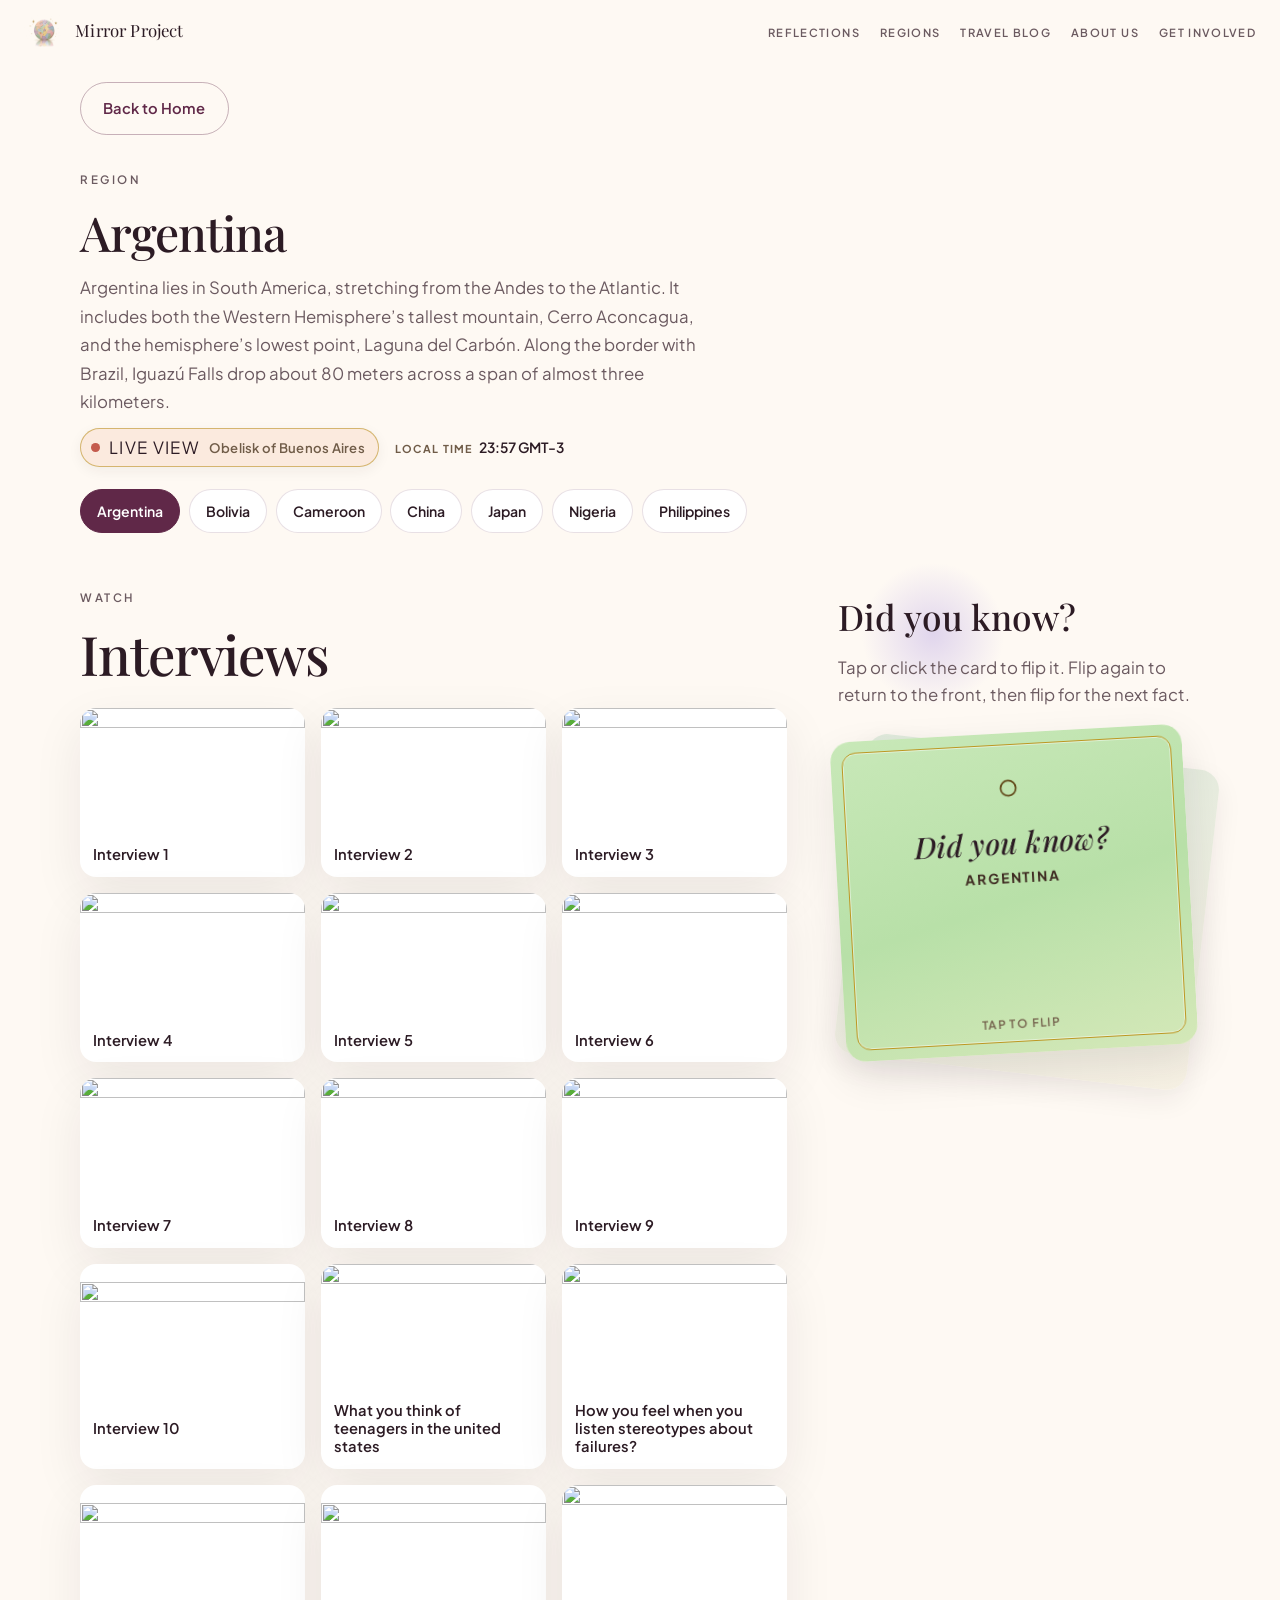
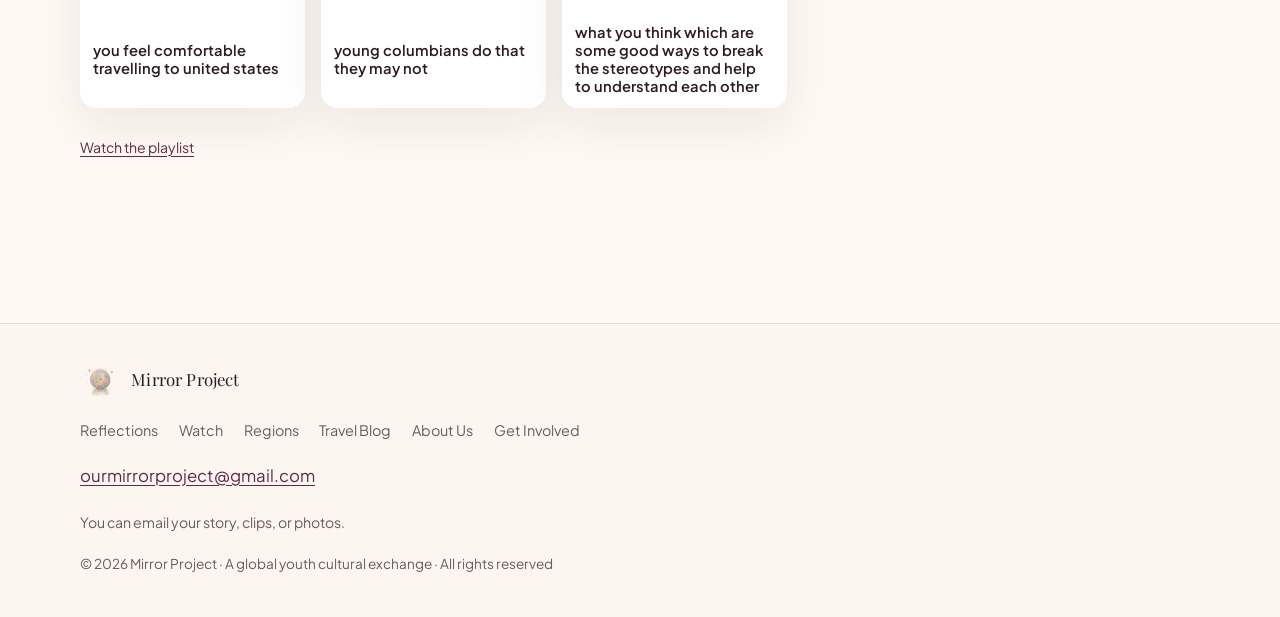
==== regions/argentina.html @ 98bced3d "Fix iOS Safari carousel cards, Did You Know flips, and mobile overflow." ====
<!DOCTYPE html>
<html lang="en">
<head>
  <meta charset="UTF-8">
  <meta name="viewport" content="width=device-width, initial-scale=1">
  <title>Argentina — Mirror Project</title>
  <meta name="description" content="Interviews, photos, and facts from Argentina, one of Mirror Project’s 7 regions.">
  <link rel="canonical" href="https://ourmirrorproject.com/regions/argentina.html">
  <link rel="icon" href="../favicon.png" type="image/png">
  <link rel="apple-touch-icon" href="../assets/apple-touch-icon.png">
  <link rel="preconnect" href="https://fonts.googleapis.com">
  <link rel="preconnect" href="https://fonts.gstatic.com" crossorigin>
  <link href="https://fonts.googleapis.com/css2?family=Playfair+Display:ital,wght@0,400;0,500;0,600;1,400;1,500&family=Playfair+Display+SC:wght@600;700&family=Plus+Jakarta+Sans:ital,wght@0,400;0,500;0,600;0,700;1,400&display=swap" rel="stylesheet">
  <link rel="stylesheet" href="../styles.css?v=20261115v">
</head>
<body class="region-page">
  <a class="skip-link" href="#main">Skip to content</a>
  <header class="site-header" id="top">
    <a class="brand" href="../index.html">
      <img class="brand-mark" src="../assets/logo-mark.webp" width="44" height="44" alt="">
      <span class="brand-name">Mirror Project</span>
    </a>
    <button class="nav-toggle" type="button" aria-expanded="false" aria-controls="site-nav" aria-label="Open menu">
      <span></span><span></span>
    </button>
    <nav class="site-nav" id="site-nav" aria-label="Primary">
      <ul>
        <li><a href="../index.html#reflections">Reflections</a></li>
        <li><a href="../index.html#regions">Regions</a></li>
        <li><a href="../index.html#travel-blog">Travel Blog</a></li>
        <li><a href="../index.html#about">About Us</a></li>
        <li><a href="mailto:ourmirrorproject@gmail.com?subject=Getting%20involved%20with%20Mirror%20Project">Get Involved</a></li>
      </ul>
    </nav>
  </header>
  <main id="main">
    <div class="back-bar">
      <div class="wrap">
        <a class="btn btn-ghost back-home" href="../index.html">Back to Home</a>
      </div>
    </div>
    <section class="section region-section" id="region">
      <div class="wrap">
        <header class="section-head">
          <p class="eyebrow">Region</p>
          <h1>Argentina</h1>
          <p class="region-blurb">Argentina lies in South America, stretching from the Andes to the Atlantic. It includes both the Western Hemisphere’s tallest mountain, Cerro Aconcagua, and the hemisphere’s lowest point, Laguna del Carbón. Along the border with Brazil, Iguazú Falls drop about 80 meters across a span of almost three kilometers.</p>
        </header>
        <nav class="place-chips region-chips" aria-label="Other regions">
          <a class="place-chip is-active" href="argentina.html">Argentina</a>
          <a class="place-chip" href="bolivia.html">Bolivia</a>
          <a class="place-chip" href="cameroon.html">Cameroon</a>
          <a class="place-chip" href="china.html">China</a>
          <a class="place-chip" href="japan.html">Japan</a>
          <a class="place-chip" href="nigeria.html">Nigeria</a>
          <a class="place-chip" href="philippines.html">Philippines</a>
        </nav>
        
                    
        <div class="region-stage">
          <div class="region-stage-main">
<header class="section-head region-media-head">
            <p class="eyebrow">Watch</p>
            <h2>Interviews</h2>
            <p class="region-videos-empty" hidden>Interview videos from Argentina will appear here when they are ready.</p>
          </header>
          <div id="region-videos" class="video-group" data-region="argentina"></div>
          <script type="application/json" id="region-videos-data">{"regions":{"argentina":{"name":"Argentina","playlist":"PLohWU7C96ZbRcyKnbC1dNRsw0ja66OPhO","people":[{"clips":[{"id":"i1-QpF_iplw","title":"Interview 1"}]},{"clips":[{"id":"9uYx1DQcdJ0","title":"Interview 2"}]},{"clips":[{"id":"angf8erRNDk","title":"Interview 3"}]},{"clips":[{"id":"lAq8l8rQxWQ","title":"Interview 4"}]},{"clips":[{"id":"ZTrvgO4QEZg","title":"Interview 5"}]},{"clips":[{"id":"vhbGvCAFOh8","title":"Interview 6"}]},{"clips":[{"id":"3wAWRk3RXt0","title":"Interview 7"}]},{"clips":[{"id":"7Y1VIxDzvlU","title":"Interview 8"}]},{"clips":[{"id":"F4GE60heZK0","title":"Interview 9"}]},{"clips":[{"id":"Y_ShPihrfxg","title":"Interview 10"}]},{"clips":[{"id":"Yh4JXiddf8U","title":"What you think of teenagers in the united states"}]},{"clips":[{"id":"7ewKNBRoouw","title":"How you feel when you listen stereotypes about failures?"},{"id":"hKFpWzv6PmY","title":"you feel comfortable travelling to united states"}]},{"clips":[{"id":"RAYTklo4rsU","title":"young columbians do that they may not"}]},{"clips":[{"id":"W26A0soMmVM","title":"what you think which are some good ways to break the stereotypes and help to understand each other"}]}],"videos":[{"id":"Yh4JXiddf8U","title":"What you think of teenagers in the united states"},{"id":"7ewKNBRoouw","title":"How you feel when you listen stereotypes about failures?"},{"id":"hKFpWzv6PmY","title":"you feel comfortable travelling to united states"},{"id":"RAYTklo4rsU","title":"young columbians do that they may not"},{"id":"W26A0soMmVM","title":"what you think which are some good ways to break the stereotypes and help to understand each other"}]}}}</script>

                  </div>
          <aside class="region-stage-aside">
            <div class="didyouknow region-didyouknow" id="did-you-know">
            <h3 class="clips-title">Did you know?</h3>
            <p class="clips-lede">Tap or click the card to flip it. Flip again to return to the front, then flip for the next fact.</p>
            <div class="fact-grid region-fact-grid">
              <article class="fact-card" data-region="argentina">
              <div class="fact-flip" role="button" tabindex="0" aria-expanded="false" aria-label="Did you know about Argentina? Show the next fact.">
                <span class="fact-front">
                  <span class="fact-ornament" aria-hidden="true"><svg class="fact-motif" viewBox="0 0 48 48" aria-hidden="true"><circle cx="24" cy="24" r="7" fill="none" stroke="currentColor" stroke-width="1.6"/><line x1="33.0" y1="24.0" x2="42.0" y2="24.0"/><line x1="31.8" y1="28.5" x2="39.6" y2="33.0"/><line x1="28.5" y1="31.8" x2="33.0" y2="39.6"/><line x1="24.0" y1="33.0" x2="24.0" y2="42.0"/><line x1="19.5" y1="31.8" x2="15.0" y2="39.6"/><line x1="16.2" y1="28.5" x2="8.4" y2="33.0"/><line x1="15.0" y1="24.0" x2="6.0" y2="24.0"/><line x1="16.2" y1="19.5" x2="8.4" y2="15.0"/><line x1="19.5" y1="16.2" x2="15.0" y2="8.4"/><line x1="24.0" y1="15.0" x2="24.0" y2="6.0"/><line x1="28.5" y1="16.2" x2="33.0" y2="8.4"/><line x1="31.8" y1="19.5" x2="39.6" y2="15.0"/></svg></span>
                  <span class="fact-title">Did you know?</span>
                  <span class="fact-country">Argentina</span>
                  <span class="fact-hint">Tap to flip</span>
                </span>
                <span class="fact-back" aria-hidden="true"></span>
              </div>
            </article>
            </div>
            </div>
          </aside>
        </div>


        
      </div>
    </section>
  </main>
  <footer class="site-footer">
    <div class="wrap footer-grid">
      <a class="brand" href="../index.html">
        <img class="brand-mark" src="../assets/logo-mark.webp" width="40" height="40" alt="">
        <span class="brand-name">Mirror Project</span>
      </a>
      <nav aria-label="Footer">
        <a href="../index.html#reflections">Reflections</a>
        <a href="../index.html#reflections">Watch</a>
        <a href="../index.html#regions">Regions</a>
        <a href="../index.html#travel-blog">Travel Blog</a>
        <a href="../index.html#about">About Us</a>
        <a href="mailto:ourmirrorproject@gmail.com?subject=Getting%20involved%20with%20Mirror%20Project">Get Involved</a>
      </nav>
      <p class="footer-email"><a href="mailto:ourmirrorproject@gmail.com">ourmirrorproject@gmail.com</a></p>
      <p class="footer-involved-note">You can email your story, clips, or photos.</p>
      <p class="footer-copy">© 2026 Mirror Project · A global youth cultural exchange · All rights reserved</p>
    </div>
  </footer>
  <div class="yt-lightbox" id="yt-lightbox" hidden>
    <div class="yt-lightbox-backdrop" data-close></div>
    <div class="yt-lightbox-dialog" role="dialog" aria-modal="true" aria-label="Video player">
      <button type="button" class="yt-lightbox-close" aria-label="Close video">&times;</button>
      <div class="yt-lightbox-frame"></div>
    </div>
  </div>
  <script src="../script.js?v=20261115v"></script>
</body>
</html>
---- styles.css ----
/* Mirror Project — 2026 redesign */
:root {
  --ivory: #fbf6f0;
  --paper: #fef9f3;
  --sand: #f3ebe1;
  --ink: #2c1b24;
  --plum: #602848;
  --rose: #b87078;
  --taupe: #705c48;
  --muted: #6b5a60;
  --line: rgba(96, 40, 72, 0.14);
  --shadow: 0 18px 50px rgba(44, 27, 36, 0.08);
  --serif: "Playfair Display", "Times New Roman", serif;
  --sans: "Plus Jakarta Sans", system-ui, sans-serif;
  --header-h: 64px;
  --lavender: #c8b8e8;
  --mint: #a8d8c8;
  --peach: #f2c4a8;
  --sky: #7ab8d4;
  --gold: #C9A227;
  --gold-light: #E8C547;
  --gold-deep: #8E6F12;
  --cream: #F7F1E4;
}
*, *::before, *::after { box-sizing: border-box; }
html { scroll-behavior: smooth; }
body {
  margin: 0;
  background: var(--paper);
  color: var(--ink);
  font-family: var(--sans);
  font-size: 1.05rem;
  line-height: 1.65;
  font-weight: 400;
}
img { max-width: 100%; height: auto; display: block; }
cite { font-style: italic; }
a { color: var(--plum); text-underline-offset: 0.18em; }
a:hover { color: var(--rose); }
:focus-visible {
  outline: 2px solid var(--plum);
  outline-offset: 3px;
}
.sr-only {
  position: absolute; width: 1px; height: 1px; padding: 0; margin: -1px;
  overflow: hidden; clip: rect(0,0,0,0); white-space: nowrap; border: 0;
}
.skip-link {
  position: absolute; left: 1rem; top: -4rem; background: var(--plum);
  color: #fff; padding: 0.6rem 1rem; z-index: 400; text-decoration: none;
}
.skip-link:focus { top: 1rem; }

.wrap { width: min(1120px, calc(100% - 2.5rem)); margin-inline: auto; }
.wrap.narrow { width: min(740px, calc(100% - 2.5rem)); }

.eyebrow {
  font-family: var(--sans);
  font-size: 0.72rem;
  letter-spacing: 0.22em;
  text-transform: uppercase;
  color: var(--rose);
  font-weight: 600;
  margin: 0 0 1rem;
}
h2 {
  font-family: var(--serif);
  font-weight: 500;
  font-size: clamp(2rem, 5vw, 3.4rem);
  line-height: 1.15;
  letter-spacing: -0.02em;
  margin: 0 0 1.25rem;
  color: var(--ink);
}
h3 { font-family: var(--serif); font-weight: 500; margin: 0 0 0.5rem; }
.section { padding: 5.5rem 0; scroll-margin-top: 84px; }
.section-head { max-width: 38rem; margin-bottom: 2.5rem; }
.section-head p, .about p, .festival-copy p, .anya-text p, .involved p, .contact p {
  color: var(--muted);
}

/* Header */
.site-header {
  position: sticky; top: 0; z-index: 200;
  display: flex; align-items: center; justify-content: space-between;
  gap: 1rem;
  padding: 0.7rem 1.5rem;
  background: color-mix(in srgb, var(--paper) 88%, transparent);
  backdrop-filter: blur(12px);
  border-bottom: 1px solid transparent;
}
.site-header.is-scrolled { border-bottom-color: var(--line); }
.brand { display: flex; align-items: center; gap: 0.7rem; text-decoration: none; color: var(--ink); }
.brand-mark { width: 40px; height: 40px; object-fit: contain; }
.brand-name {
  font-family: var(--serif);
  font-size: 1.05rem;
  letter-spacing: 0.01em;
}
.site-nav ul {
  display: flex; gap: 1.05rem; list-style: none; margin: 0; padding: 0;
  flex-wrap: wrap; justify-content: flex-end;
}
.site-nav a {
  color: var(--muted);
  text-decoration: none;
  font-size: 0.7rem;
  letter-spacing: 0.08em;
  text-transform: uppercase;
  font-weight: 600;
}
.site-nav a:hover { color: var(--plum); }
.nav-toggle {
  display: none;
  background: none; border: 0; width: 40px; height: 40px;
  cursor: pointer; position: relative;
}
.nav-toggle span {
  display: block; width: 18px; height: 1.5px; background: var(--ink);
  margin: 6px auto; transition: transform 0.2s;
}

/* Buttons */
.btn {
  display: inline-flex; align-items: center; justify-content: center;
  padding: 0.85rem 1.4rem;
  border-radius: 999px;
  text-decoration: none;
  font-weight: 600;
  font-size: 0.92rem;
  border: 1px solid transparent;
  cursor: pointer;
  font-family: inherit;
  transition: background 0.2s, color 0.2s, border-color 0.2s, transform 0.2s;
}
.btn-primary {
  background: color-mix(in srgb, var(--peach) 42%, var(--cream));
  color: var(--ink);
  border: 2px solid var(--gold-deep);
  box-shadow: 0 6px 16px color-mix(in srgb, var(--gold-deep) 18%, transparent);
}
.btn-primary:hover {
  background: color-mix(in srgb, var(--peach) 58%, var(--gold-light));
  border-color: var(--gold-deep);
  color: var(--ink);
}
.btn-ghost { background: transparent; color: var(--plum); border-color: color-mix(in srgb, var(--plum) 35%, transparent); }
.btn-ghost:hover { border-color: var(--plum); color: var(--plum); background: color-mix(in srgb, var(--plum) 6%, transparent); }

/* Hero */
.hero {
  position: relative;
  text-align: center;
  padding: 4.5rem 1.5rem 5.5rem;
  overflow: hidden;
}
.hero-wash {
  position: absolute; inset: 0; pointer-events: none;
  background:
    radial-gradient(ellipse 70% 50% at 20% 15%, rgba(184, 112, 120, 0.16), transparent 55%),
    radial-gradient(ellipse 50% 50% at 85% 80%, rgba(96, 40, 72, 0.08), transparent 55%),
    radial-gradient(ellipse 40% 40% at 60% 30%, rgba(243, 235, 225, 0.9), transparent 60%);
}
.hero .eyebrow, .hero-logo, .hero-lede, .hero-stats, .hero-actions { position: relative; }
.hero-logo { width: min(400px, 82vw); height: auto; margin: 0.4rem auto 1.5rem; }
.hero-lede {
  max-width: 34rem; margin: 0 auto 1.6rem;
  font-size: 1.12rem; color: var(--muted);
}
.hero-stats {
  display: flex; justify-content: center; gap: 0.4rem 1.6rem;
  flex-wrap: wrap;
  font-family: var(--serif);
  font-style: italic;
  font-size: 1.15rem;
  color: var(--plum);
  margin: 0 0 2rem;
}
.hero-stats span + span::before {
  content: "·";
  margin-right: 1.6rem;
  font-style: normal;
  opacity: 0.5;
}
.hero-actions { display: flex; gap: 0.8rem; justify-content: center; flex-wrap: wrap; }

/* About */
.about { background: linear-gradient(180deg, transparent, var(--sand) 40%, var(--sand) 70%, var(--paper)); }
.about h2 { font-style: italic; }

/* Voices */
.region-grid {
  display: grid;
  grid-template-columns: repeat(3, 1fr);
  gap: 1.4rem;
}
.region-card, .clip-card {
  background: #fff;
  border: 1px solid var(--line);
  border-radius: 16px;
  overflow: hidden;
  box-shadow: var(--shadow);
}
.region-meta { padding: 1rem 1.1rem 1.2rem; }
.region-kicker {
  margin: 0 0 0.2rem;
  font-size: 0.68rem;
  letter-spacing: 0.16em;
  text-transform: uppercase;
  color: var(--taupe);
  font-weight: 600;
}
.region-meta h3 { font-size: 1.35rem; margin-bottom: 0.35rem; }
.region-meta a, .text-link { font-size: 0.9rem; font-weight: 600; }


.didyouknow { margin-top: 4rem; }
.fact-grid {
  display: grid;
  grid-template-columns: repeat(3, 1fr);
  gap: 1.2rem;
}
.fact-card { perspective: 1200px; -webkit-perspective: 1200px; }
.fact-flip {
  display: block;
  width: 100%;
  min-height: 18.5rem;
  padding: 0;
  border: 1px solid var(--line);
  border-radius: 16px;
  background: transparent;
  cursor: pointer;
  position: relative;
  font: inherit;
  color: inherit;
  text-align: left;
  transform-style: preserve-3d;
  -webkit-transform-style: preserve-3d;
  transition: transform 0.6s ease;
  -webkit-transition: -webkit-transform 0.6s ease, transform 0.6s ease;
  box-shadow: var(--shadow);
}
.fact-card.is-flipped .fact-flip {
  transform: rotateY(180deg);
  -webkit-transform: rotateY(180deg);
}
.fact-front, .fact-back {
  position: absolute;
  inset: 0;
  border-radius: 16px;
  padding: 1.25rem 1.2rem 1.3rem;
  backface-visibility: hidden;
  -webkit-backface-visibility: hidden;
  overflow: visible;
  -webkit-transform: translateZ(0);
}
.fact-front {
  display: flex;
  flex-direction: column;
  justify-content: center;
  align-items: flex-start;
  background:
    radial-gradient(ellipse 80% 70% at 100% 0%, rgba(184, 112, 120, 0.16), transparent 55%),
    #fff;
  transform: rotateY(0deg);
  -webkit-transform: rotateY(0deg);
}
.fact-back {
  background: #fff;
  transform: rotateY(180deg);
  -webkit-transform: rotateY(180deg);
}
.fact-kicker {
  font-size: 0.68rem;
  letter-spacing: 0.16em;
  text-transform: uppercase;
  color: var(--rose);
  font-weight: 700;
}
.fact-front .fact-country,
.fact-back .fact-country {
  display: block;
  font-family: var(--serif);
  font-size: 1.7rem;
  font-weight: 500;
  margin: 0.25rem 0 0.4rem;
  color: var(--ink);
}
.fact-hint {
  font-size: 0.85rem;
  color: var(--taupe);
  font-weight: 600;
}
.fact-back ul {
  margin: 0.2rem 0 0;
  padding-left: 1.05rem;
  color: var(--muted);
  font-size: 0.9rem;
  line-height: 1.45;
}
.fact-back li { margin: 0.35rem 0; }
.fact-sources {
  margin-top: 1.2rem;
  font-size: 0.88rem;
  color: var(--muted);
}
.fact-sources summary {
  cursor: pointer;
  font-weight: 600;
  color: var(--plum);
}
.fact-sources ul { padding-left: 1.1rem; }
.fact-sources li { margin: 0.45rem 0; }

@media (prefers-reduced-motion: reduce) {
  .fact-flip { transition: none; }
  .fact-card.is-flipped .fact-flip { transform: none; }
  .fact-card.is-flipped .fact-front { display: none; }
  .fact-card.is-flipped .fact-back { position: relative; transform: none; }
  .fact-card:not(.is-flipped) .fact-back { display: none; }
}

.clips { margin-top: 4rem; }
.clips-title { font-size: clamp(1.6rem, 3vw, 2.2rem); }
.clips-lede { color: var(--muted); max-width: 36rem; margin: 0 0 1.5rem; }
.clips-grid {
  display: grid;
  grid-template-columns: repeat(2, 1fr);
  gap: 1.4rem;
}
.clip-card h4 {
  font-family: var(--sans);
  font-weight: 600;
  font-size: 0.95rem;
  line-height: 1.4;
  padding: 0.9rem 1.1rem 1.15rem;
  margin: 0;
}

/* YouTube click-to-play */
.yt {
  position: relative;
  aspect-ratio: 16 / 9;
  background: #1a1014;
  overflow: hidden;
}
.yt img {
  width: 100%; height: 100%; object-fit: cover;
  filter: saturate(0.92);
}
.yt-feature { aspect-ratio: 16 / 9; }
.yt-feature img { object-fit: cover; }
.yt.is-playing iframe {
  position: absolute; inset: 0; width: 100%; height: 100%; border: 0;
}
.yt-play {
  position: absolute; inset: 0;
  border: 0; background: rgba(44, 27, 36, 0.18);
  cursor: pointer;
}
.yt-play::after {
  content: "";
  position: absolute; left: 50%; top: 50%;
  width: 70px; height: 70px;
  margin: -35px 0 0 -35px;
  border-radius: 50%;
  background: var(--plum);
  box-shadow: 0 10px 30px rgba(44, 27, 36, 0.28);
  /* play triangle */
  background-image: url("data:image/svg+xml,%3Csvg xmlns='http://www.w3.org/2000/svg' viewBox='0 0 24 24'%3E%3Cpath fill='white' d='M9.5 7.5v9l8-4.5z'/%3E%3C/svg%3E");
  background-repeat: no-repeat;
  background-position: 52% 50%;
  background-size: 34px;
  transition: transform 0.2s, background-color 0.2s;
}
.yt-play:hover::after { transform: scale(1.06); background-color: #4c1d38; }
.yt.is-playing .yt-play, .yt.is-playing img { display: none; }

/* Film / festival */
.film-frame {
  border-radius: 18px;
  overflow: hidden;
  box-shadow: var(--shadow);
  border: 1px solid var(--line);
  margin-bottom: 2.5rem;
}
.laurels {
  display: grid;
  grid-template-columns: 1fr 1fr;
  gap: 1.2rem;
  margin: 0 0 2rem;
}
.laurel {
  text-align: center;
  padding: 1.6rem 1.2rem;
  border: 1px solid var(--line);
  border-radius: 16px;
  background: #fff;
}
.laurel-mark { color: var(--taupe); display: inline-block; margin-bottom: 0.4rem; }
.laurel-kicker {
  margin: 0;
  letter-spacing: 0.18em;
  text-transform: uppercase;
  font-size: 0.68rem;
  font-weight: 700;
  color: var(--taupe);
}
.laurel-name {
  font-family: var(--serif);
  font-size: 1.25rem;
  line-height: 1.3;
  margin: 0.35rem 0 0.2rem;
}
.laurel-year { margin: 0; color: var(--rose); font-weight: 600; letter-spacing: 0.08em; }
.laurel-note {
  margin: 0.4rem 0 0;
  font-size: 0.8rem;
  font-weight: 600;
  letter-spacing: 0.04em;
  color: var(--taupe);
  line-height: 1.4;
}
.festival-copy { max-width: 42rem; margin-bottom: 2.2rem; }

.festival-gallery {
  display: grid;
  grid-template-columns: 1.05fr 0.95fr;
  gap: 1.2rem;
  align-items: start;
  margin-bottom: 2.5rem;
}
.festival-gallery figure { margin: 0; }
.gallery-side { display: grid; gap: 1.2rem; }
.festival-gallery img {
  width: 100%;
  height: auto;
  object-fit: cover;
  border-radius: 14px;
  border: 1px solid var(--line);
  background: var(--sand);
}
.festival-gallery .gallery-main img {
  aspect-ratio: 3 / 4;
  object-position: 50% 12%;
}
.gallery-side figure:first-child img {
  aspect-ratio: 4 / 3;
  object-position: 50% 35%;
}
.gallery-side figure:last-child img {
  aspect-ratio: 3 / 4;
  object-position: 50% 50%;
}
.festival-gallery figcaption {
  font-size: 0.82rem;
  color: var(--muted);
  margin-top: 0.5rem;
  padding-inline: 0.15rem;
}
.subscribe {
  display: flex; flex-wrap: wrap; align-items: center; justify-content: space-between;
  gap: 1rem;
  padding: 1.5rem 1.6rem;
  background: var(--sand);
  border-radius: 16px;
}
.subscribe p { margin: 0; max-width: 36rem; color: var(--ink); }

/* Anya */
.anya { background: var(--sand); }
.anya-grid {
  display: grid;
  grid-template-columns: minmax(0, 0.85fr) minmax(0, 1.15fr);
  gap: 3rem;
  align-items: center;
}
.anya-photo { margin: 0; }
.anya-photo img {
  width: 100%;
  border-radius: 18px;
  object-fit: cover;
  aspect-ratio: 4 / 5;
  box-shadow: var(--shadow);
}

/* Forms */
.involved-grid {
  display: grid;
  grid-template-columns: 1.25fr 0.9fr;
  gap: 3rem;
  align-items: start;
}
.story-form, .newsletter-form { display: grid; gap: 0.85rem; }
.story-form { margin-top: 1.4rem; }
.story-form label, .newsletter-form label {
  display: grid; gap: 0.35rem;
  font-size: 0.82rem;
  font-weight: 600;
  letter-spacing: 0.04em;
  color: var(--ink);
}
.story-form input, .story-form select, .story-form textarea,
.newsletter-form input {
  font: inherit;
  padding: 0.75rem 0.85rem;
  border-radius: 10px;
  border: 1px solid var(--line);
  background: #fff;
  color: var(--ink);
  width: 100%;
}
.story-form textarea { resize: vertical; min-height: 8rem; }
.form-success {
  margin-top: 1rem;
  padding: 1rem 1.1rem;
  background: color-mix(in srgb, var(--rose) 12%, #fff);
  border-radius: 12px;
  color: var(--plum);
}
.aside-card {
  background: #fff;
  border: 1px solid var(--line);
  border-radius: 16px;
  padding: 1.4rem 1.3rem 1.5rem;
  margin-bottom: 1rem;
  box-shadow: var(--shadow);
}
.aside-card h3 { font-size: 1.35rem; }
.aside-card p { color: var(--muted); font-size: 0.95rem; }
.social-list { list-style: none; margin: 0.8rem 0 0; padding: 0; }
.social-list li { margin: 0.35rem 0; }
.social-list a { font-weight: 600; text-decoration: none; }
.social-list a:hover { text-decoration: underline; }

/* FAQ */
.faq-list details {
  border-top: 1px solid var(--line);
  padding: 0.9rem 0;
}
.faq-list details:last-child { border-bottom: 1px solid var(--line); }
.faq-list summary {
  cursor: pointer;
  font-weight: 600;
  list-style: none;
  display: flex;
  justify-content: space-between;
  align-items: center;
  gap: 1rem;
}
.faq-list summary::-webkit-details-marker { display: none; }
.faq-list summary::after {
  content: "+";
  color: var(--rose);
  font-weight: 400;
  font-size: 1.4rem;
  line-height: 1;
}
.faq-list details[open] summary::after { content: "–"; }
.faq-list details p { margin: 0.7rem 0 0.3rem; color: var(--muted); }

/* Footer */
.site-footer {
  border-top: 1px solid var(--line);
  padding: 2.2rem 0 2.6rem;
  background: var(--ivory);
}
.footer-grid {
  display: grid;
  gap: 1.2rem;
  justify-items: start;
}
.site-footer nav { display: flex; flex-wrap: wrap; gap: 0.9rem 1.3rem; }
.site-footer nav a { text-decoration: none; color: var(--muted); font-size: 0.9rem; }
.footer-copy { margin: 0; color: var(--muted); font-size: 0.85rem; }

@media (max-width: 900px) {
  .region-grid, .clips-grid, .laurels, .anya-grid, .involved-grid,
  .festival-gallery { grid-template-columns: 1fr; }
  .fact-grid { grid-template-columns: 1fr 1fr; }
  .festival-gallery { grid-template-columns: 1fr; }
  .anya-grid { gap: 1.6rem; }
}
@media (max-width: 1100px) {
  .nav-toggle { display: block; }
  .site-nav {
    display: none;
    position: absolute; left: 0; right: 0; top: 100%;
    background: var(--paper);
    border-bottom: 1px solid var(--line);
    padding: 0.6rem 1.2rem 1.1rem;
  }
  .site-nav.is-open { display: block; }
  .site-nav ul { flex-direction: column; gap: 0.8rem; }
}
@media (max-width: 760px) {
  .hero { padding-top: 3rem; }
  .section { padding: 3.6rem 0; }
}
@media (prefers-reduced-motion: reduce) {
  html { scroll-behavior: auto; }
  .yt-play::after { transition: none; }
}

@media (max-width: 560px) {
  .fact-grid { grid-template-columns: 1fr; }
  .fact-flip { min-height: 17rem; }
}

/* Japan gallery */
.region-photo { display: block; background: #1c1216; }
.region-photo img {
  width: 100%;
  aspect-ratio: 16 / 9;
  object-fit: cover;
}
.japan-block { margin-top: 4rem; scroll-margin-top: 84px; }
.japan-block .clips-lede { max-width: 42rem; }
.japan-gallery {
  display: grid;
  grid-template-columns: repeat(4, 1fr);
  gap: 0.85rem;
}
.japan-gallery figure, .travel-gallery figure { margin: 0; }
.japan-gallery img, .travel-gallery img {
  width: 100%;
  height: 100%;
  object-fit: cover;
  border-radius: 12px;
  aspect-ratio: 4 / 3;
  background: var(--sand);
}
.japan-gallery .portrait img, .travel-gallery .portrait img { aspect-ratio: 3 / 4; }
.japan-gallery .wide, .travel-gallery .wide { grid-column: span 2; }
.japan-gallery .wide img, .travel-gallery .wide img { aspect-ratio: 16 / 9; }
.japan-gallery .panorama, .travel-gallery .panorama { grid-column: 1 / -1; }
.japan-gallery .panorama img, .travel-gallery .panorama img { aspect-ratio: 3.5 / 1; object-fit: cover; }
.japan-gallery figcaption, .travel-gallery figcaption {
  margin: 0.45rem 0.15rem 0.1rem;
  font-size: 0.8rem;
  line-height: 1.4;
  color: var(--muted);
}

/* Dawn cafe — tech and human connection, not an interview */
.dawn-feature {
  display: grid;
  grid-template-columns: minmax(180px, 280px) 1fr;
  gap: 1.6rem 2rem;
  align-items: center;
  margin-top: 2.6rem;
  padding: 1.3rem;
  background: #fff;
  border: 1px solid var(--line);
  border-radius: 18px;
  box-shadow: var(--shadow);
}
.dawn-copy h3 { font-size: 1.7rem; margin-bottom: 0.7rem; }
.dawn-copy p { color: var(--muted); margin: 0; }

/* Behind the Scenes */
.bts { margin-top: 3.2rem; scroll-margin-top: 84px; }
.bts-strip {
  display: grid;
  grid-template-columns: repeat(2, minmax(0, 320px));
  gap: 1.2rem;
}
.bts-clip { margin: 0; }
.bts-player {
  position: relative;
  aspect-ratio: 9 / 16;
  background: #1c1216;
  border-radius: 16px;
  overflow: hidden;
}
.bts-player video {
  width: 100%;
  height: 100%;
  object-fit: cover;
  cursor: pointer;
}
.bts-play, .bts-mute {
  position: absolute;
  border: 0;
  cursor: pointer;
  color: #fff;
}
.bts-play {
  inset: 0;
  background: rgba(28, 18, 22, 0.15);
}
.bts-play::after {
  content: "";
  position: absolute;
  left: 50%;
  top: 50%;
  width: 4.1rem;
  height: 4.1rem;
  margin: -2.05rem 0 0 -2.05rem;
  border-radius: 50%;
  background: var(--plum) url("data:image/svg+xml,%3Csvg xmlns='http://www.w3.org/2000/svg' viewBox='0 0 24 24' fill='white'%3E%3Cpath d='M8 5v14l11-7z'/%3E%3C/svg%3E") center / 1.4rem no-repeat;
  box-shadow: 0 8px 24px rgba(28, 18, 22, 0.28);
  transition: transform 0.2s ease, background-color 0.2s ease;
}
.bts-play:hover::after { transform: scale(1.06); background-color: #4c1d38; }
.bts-player.is-playing .bts-play { display: none; }
.bts-mute {
  right: 0.7rem;
  bottom: 0.7rem;
  width: 2.4rem;
  height: 2.4rem;
  border-radius: 50%;
  background: rgba(28, 18, 22, 0.62);
  font-size: 0;
  display: none;
}
.bts-player.is-playing .bts-mute { display: block; }
.bts-mute::before { content: "🔇"; font-size: 0.95rem; }
.bts-mute[aria-pressed="false"]::before { content: "🔊"; }
.bts-clip figcaption {
  margin: 0.6rem 0.1rem 0;
  font-size: 0.88rem;
  color: var(--muted);
  line-height: 1.45;
}

/* Postcards */
.postcards { background: var(--ivory); }
.weekly-note {
  display: inline-block;
  margin: 0.9rem 0 0;
  padding: 0.38rem 0.85rem;
  border-radius: 999px;
  background: #fff;
  border: 1px dashed var(--line);
  color: var(--plum);
  font-size: 0.84rem;
  font-weight: 600;
}
.postcard-strip {
  display: flex;
  gap: 0.9rem;
  overflow-x: auto;
  scroll-snap-type: x mandatory;
  padding: 0.2rem 0 1rem;
  margin: 1.6rem 0 2.6rem;
  -webkit-overflow-scrolling: touch;
}
.strip-card {
  flex: 0 0 10.8rem;
  scroll-snap-align: start;
  text-decoration: none;
  color: inherit;
  border-radius: 14px;
  overflow: hidden;
  background: #fff;
  border: 1px solid var(--line);
  box-shadow: var(--shadow);
}
.strip-card img {
  width: 100%;
  height: 7.2rem;
  object-fit: cover;
}
.strip-card span {
  display: block;
  padding: 0.55rem 0.75rem 0.75rem;
  font-family: var(--serif);
  font-size: 1.08rem;
}
.strip-card:hover { border-color: color-mix(in srgb, var(--plum) 35%, var(--line)); }
.strip-soon {
  display: flex;
  align-items: center;
  justify-content: center;
  text-align: center;
  min-height: 10.6rem;
  padding: 1rem 0.8rem;
  background:
    repeating-linear-gradient(-45deg, var(--sand), var(--sand) 8px, #fff 8px, #fff 16px);
  color: var(--plum);
  box-shadow: none;
}
.strip-soon span {
  font-family: var(--sans);
  font-size: 0.88rem;
  font-weight: 600;
  line-height: 1.4;
}
.postcard {
  scroll-margin-top: 84px;
  margin: 0 0 2.8rem;
  padding: 1.5rem 1.4rem 1.7rem;
  background: #fff;
  border: 1px solid var(--line);
  border-radius: 20px;
  box-shadow: var(--shadow);
}
.postcard-head {
  display: flex;
  flex-wrap: wrap;
  align-items: baseline;
  justify-content: space-between;
  gap: 0.7rem 1rem;
  margin: 0 0 1.15rem;
}
.postcard-kicker {
  font-size: 0.72rem;
  letter-spacing: 0.16em;
  text-transform: uppercase;
  color: var(--rose);
  font-weight: 700;
  margin: 0 0 0.15rem;
}
.postcard-head h3 {
  font-size: clamp(2rem, 4vw, 2.75rem);
  margin: 0;
}
.coming-soon,
.badge-travel {
  display: inline-block;
  padding: 0.28rem 0.7rem;
  border-radius: 999px;
  background: var(--sand);
  border: 1px solid var(--line);
  color: var(--plum);
  font-size: 0.68rem;
  letter-spacing: 0.1em;
  text-transform: uppercase;
  font-weight: 700;
}
.badge-travel {
  color: var(--taupe);
  background: var(--ivory);
}
.postcard-layout {
  display: grid;
  grid-template-columns: minmax(0, 1.12fr) minmax(0, 0.98fr);
  gap: 1.3rem;
  margin-bottom: 1.4rem;
  align-items: start;
}
.letter {
  position: relative;
  padding: 1.4rem 1.45rem 1.25rem;
  background:
    linear-gradient(180deg, rgba(96, 40, 72, 0.05), transparent 7.5rem),
    repeating-linear-gradient(to bottom, transparent 0 1.75rem, rgba(96, 40, 72, 0.045) 1.75rem 1.8rem),
    var(--paper);
  border: 1px solid var(--line);
  border-radius: 3px 18px 18px 3px;
  box-shadow: 0 1px 0 #fff inset, 0 12px 32px rgba(44, 27, 36, 0.05);
}
.postcard-photos:has(figure:nth-child(6)) .span-2 { grid-column: auto; }
.postcard-photos:has(figure:nth-child(6)) .span-2 img { height: 8.4rem; }
.letter::after {
  content: "";
  position: absolute;
  top: 0.9rem;
  right: 0.9rem;
  width: 3.1rem;
  height: 3.6rem;
  border: 2px dashed color-mix(in srgb, var(--rose) 55%, transparent);
  border-radius: 3px;
  transform: rotate(8deg);
  opacity: 0.7;
  pointer-events: none;
}
.letter-label {
  font-size: 0.68rem;
  letter-spacing: 0.14em;
  text-transform: uppercase;
  color: var(--taupe);
  font-weight: 700;
  margin: 0 0 0.8rem;
  padding-right: 3.6rem;
}
.letter p {
  font-family: var(--serif);
  font-size: 1.04rem;
  line-height: 1.7;
  margin: 0 0 0.95rem;
}
.letter-sign {
  font-style: italic;
  color: var(--plum);
  margin-bottom: 0 !important;
}
.postcard-photos {
  display: grid;
  grid-template-columns: 1fr 1fr;
  gap: 0.55rem;
}
.postcard-photos figure { margin: 0; }
.postcard-photos .span-2 { grid-column: 1 / -1; }
.postcard-photos img {
  width: 100%;
  height: 8.4rem;
  object-fit: cover;
  border-radius: 10px;
}
.postcard-photos .span-2 img { height: 13.5rem; }
.postcard-photos figcaption {
  margin: 0.35rem 0.1rem 0.15rem;
  font-size: 0.78rem;
  color: var(--muted);
  line-height: 1.4;
}
.photo-credit {
  display: block;
  margin-top: 0.15rem;
  font-size: 0.7rem;
  color: var(--taupe);
  font-weight: 600;
}
.culture-heading {
  font-family: var(--sans);
  font-size: 0.95rem;
  font-weight: 700;
  letter-spacing: 0.04em;
  text-transform: uppercase;
  color: var(--plum);
  margin: 0 0 0.2rem;
}
.culture-lede {
  margin: 0 0 0.9rem;
  color: var(--muted);
  font-size: 0.9rem;
}
.culture-grid {
  display: grid;
  grid-template-columns: repeat(5, minmax(0, 1fr));
  gap: 0.75rem;
}
.culture-card .fact-flip {
  min-height: 13.2rem;
  border-radius: 14px;
  box-shadow: 0 8px 24px rgba(44, 27, 36, 0.06);
}
.culture-card .fact-front,
.culture-card .fact-back {
  padding: 1rem 0.95rem 1.05rem;
  border-radius: 14px;
}
.culture-card .fact-country {
  font-size: 1.22rem;
  line-height: 1.25;
}
.culture-card .fact-back p {
  margin: 0.35rem 0 0;
  font-size: 0.84rem;
  line-height: 1.45;
  color: var(--muted);
}
.culture-source {
  display: inline-block;
  margin-top: 0.65rem;
  font-size: 0.75rem;
  font-weight: 700;
}

@media (max-width: 1100px) {
  .culture-grid { grid-template-columns: repeat(3, minmax(0, 1fr)); }
}
@media (max-width: 900px) {
  .japan-gallery { grid-template-columns: 1fr 1fr; }
  .dawn-feature { grid-template-columns: 1fr; }
  .dawn-feature .bts-player { max-width: 280px; }
  .postcard-layout { grid-template-columns: 1fr; }
  .postcard-photos .span-2 img { height: 12rem; }
}
@media (max-width: 700px) {
  .culture-grid { grid-template-columns: 1fr 1fr; }
  .bts-strip {
    display: flex;
    overflow-x: auto;
    scroll-snap-type: x mandatory;
    gap: 0.9rem;
    padding-bottom: 0.4rem;
    grid-template-columns: none;
  }
  .bts-clip {
    flex: 0 0 min(70vw, 280px);
    scroll-snap-align: start;
  }
  .postcard { padding: 1.15rem 0.95rem 1.3rem; }
  .letter { padding: 1.15rem 1.05rem 1.1rem; }
  .postcard-photos img { height: 7.2rem; }
  .postcard-photos .span-2 img { height: 10.5rem; }
}
@media (max-width: 560px) {
  .japan-gallery .wide { grid-column: span 2; }
  .japan-gallery { gap: 0.7rem; }
  .culture-grid { grid-template-columns: 1fr; }
  .culture-card .fact-flip { min-height: 11.5rem; }
}
@media (prefers-reduced-motion: reduce) {
  .bts-play::after { transition: none; }
  .postcard-strip { scroll-behavior: auto; }
}

.japan-block, .bts, .dawn-feature, .postcard {
  scroll-margin-top: 84px;
}


/* ---- 2026 layout follow-up: color, Reflections hero, VOTW, globes, travel blog, videos, BTS ---- */
.site-header { backdrop-filter: blur(12px); }

.reflections-hero {
  position: relative;
  min-height: calc(100svh - var(--header-h));
  display: flex;
  flex-direction: column;
  justify-content: center;
  text-align: center;
  padding: 1.1rem 1.25rem 1.5rem;
  overflow: hidden;
  scroll-margin-top: var(--header-h);
  background:
    radial-gradient(ellipse 70% 50% at 20% 10%, rgba(200, 184, 232, 0.45), transparent 58%),
    radial-gradient(ellipse 55% 45% at 85% 80%, rgba(232, 160, 184, 0.28), transparent 58%),
    radial-gradient(ellipse 45% 40% at 50% 40%, rgba(168, 216, 200, 0.22), transparent 60%);
}
.reflections-hero .wrap { position: relative; }
.reflections-hero h1 {
  font-family: var(--serif);
  font-weight: 500;
  font-size: clamp(2.3rem, 8vw, 4.6rem);
  letter-spacing: -0.03em;
  line-height: 1.05;
  margin: 0 0 0.55rem;
}
.reflections-hero .hero-lede {
  max-width: 34rem;
  margin: 0 auto 1rem;
  font-size: 1rem;
  color: var(--muted);
}
.laurels-compact {
  display: grid;
  grid-template-columns: 1fr 1fr;
  gap: 0.7rem;
  max-width: 42rem;
  margin: 0 auto 1.15rem;
}
.laurels-compact .laurel {
  padding: 0.7rem 0.75rem 0.8rem;
  background: color-mix(in srgb, #fff 80%, var(--lavender));
  border-color: color-mix(in srgb, var(--plum) 16%, transparent);
}
.laurels-compact .laurel-mark svg { width: 34px; height: 34px; }
.laurels-compact .laurel-name { font-size: 1rem; }
.laurels-compact .laurel-year { margin: 0; }
.laurels-compact .laurel-note { font-size: 0.78rem; margin: 0.15rem 0 0; color: var(--plum); }
.reflections-hero .hero-actions { position: relative; margin-top: 0.2rem; }
.festival-more { padding-top: 2.5rem; padding-bottom: 0.5rem; }


.globe-grid {
  display: flex;
  flex-wrap: wrap;
  justify-content: center;
  gap: 1.4rem 1.8rem;
  margin: 0 auto 1.6rem;
  max-width: 980px;
}
.globe-card {
  position: relative;
  width: 156px; height: 156px;
  border-radius: 50%;
  overflow: hidden;
  text-decoration: none;
  color: var(--ink);
  box-shadow: 0 10px 28px rgba(44, 27, 36, 0.12);
  flex-shrink: 0;
  transition: transform 0.25s ease;
}
.globe-card:hover { transform: scale(1.05); }
.globe-card .g-bg { position: absolute; inset: 0; transition: transform 0.7s ease; }
.globe-card:hover .g-bg { transform: scale(1.07); }
.globe-card[data-region="argentina"] .g-bg { background: linear-gradient(155deg,#c8e8b8,#b8e0a8 40%,#d4e8b8); }
.globe-card[data-region="bolivia"] .g-bg { background: linear-gradient(155deg,#d4e8a0,#c0d878 40%,#e8d4a8); }
.globe-card[data-region="cameroon"] .g-bg { background: linear-gradient(155deg,#f5d4b0,#f0c4a0 40%,#e8d4a8); }
.globe-card[data-region="china"] .g-bg { background: linear-gradient(155deg,#ddc8f0,#c8b0e8 40%,#b8d4f0); }
.globe-card[data-region="japan"] .g-bg { background: linear-gradient(155deg,#f0c8d8,#e8b0c8 40%,#f2c4a8); }
.globe-card[data-region="nigeria"] .g-bg { background: linear-gradient(155deg,#f0d4a0,#e8c078 40%,#f5d4b0); }
.globe-card[data-region="philippines"] .g-bg { background: linear-gradient(155deg,#b8dce8,#a8d8cc 40%,#c8b8e8); }
.globe-card .g-overlay {
  position: absolute; inset: 0;
  background: radial-gradient(ellipse at center, rgba(255,255,255,0) 30%, rgba(0,0,0,0.12) 100%);
}
.globe-card .g-content {
  position: absolute; inset: 0;
  display: flex; flex-direction: column;
  align-items: center; justify-content: center;
  text-align: center; padding: 0.8rem; z-index: 1;
}
.globe-card .g-kicker {
  font-size: 0.52rem; letter-spacing: 0.28em; text-transform: uppercase;
  color: var(--plum); font-weight: 600; margin-bottom: 0.2rem;
}
.globe-card .g-name {
  font-family: var(--serif);
  font-size: 1.12rem;
  line-height: 1.15;
  text-shadow: 0 1px 6px rgba(255,255,255,0.65);
}
.globe-note { text-align: center; color: var(--muted); margin: 0 auto 2rem; max-width: 32rem; font-size: 0.95rem; }

.section.regions {
  background: color-mix(in srgb, var(--mint) 12%, var(--paper));
}

/* Dawn cafe: native controls, play once */
.dawn-feature .dawn-video { width: min(280px, 70vw); border-radius: 16px; background: #1c1216; }
.dawn-feature .dawn-video video { width: 100%; height: auto; border-radius: 16px; display: block; }

/* Behind the Scenes — polaroid / journey */
.bts-journey {
  columns: 3;
  column-gap: 1.1rem;
  margin-top: 1.4rem;
}
.bts-item {
  break-inside: avoid;
  margin: 0 0 1.1rem;
  display: inline-block;
  width: 100%;
  background: #fff;
  padding: 0.65rem 0.65rem 1rem;
  box-shadow: 0 8px 22px rgba(44, 27, 36, 0.12);
  border-radius: 4px 4px 8px 8px;
  transform: rotate(var(--tilt, 0deg));
}
.bts-item:nth-child(3n+1) { --tilt: -1.4deg; background: color-mix(in srgb, #fff 88%, var(--lavender)); }
.bts-item:nth-child(3n+2) { --tilt: 1.2deg; background: color-mix(in srgb, #fff 88%, var(--peach)); }
.bts-item:nth-child(3n) { --tilt: -0.6deg; background: color-mix(in srgb, #fff 88%, var(--mint)); }
.bts-item img, .bts-item video {
  width: 100%; height: auto; display: block;
  border-radius: 2px;
  background: #1c1216;
}
.bts-item figcaption {
  font-size: 0.82rem;
  color: var(--ink);
  margin: 0.55rem 0.15rem 0;
  line-height: 1.45;
}
.bts-item .photo-credit, .bts-item .photo-credit a { font-size: 0.72rem; color: var(--muted); }
.bts-item.bts-wide { width: 100%; }
.bts-india-pair {
  break-inside: avoid;
  display: grid;
  gap: 0.8rem;
  margin: 0 0 1.1rem;
}
.bts-india-pair .bts-item { margin: 0; }

/* Travel Blog */
.travel-blog {
  background: color-mix(in srgb, var(--peach) 14%, var(--paper));
}
.travel-blog .section-head { max-width: 36rem; margin-bottom: 1.4rem; }
.travel-kicker {
  display: inline-block;
  font-size: 0.72rem;
  letter-spacing: 0.18em;
  text-transform: uppercase;
  font-weight: 700;
  color: var(--plum);
  margin: 0 0 0.35rem;
}
.travel-highlight-head {
  display: flex; flex-wrap: wrap; align-items: baseline; gap: 0.7rem 1rem;
  margin-bottom: 1rem;
}
.travel-highlight-head h3 {
  font-size: clamp(1.8rem, 4vw, 2.6rem);
  margin: 0;
}
.travel-lead {
  border-radius: 18px;
  overflow: hidden;
  box-shadow: var(--shadow);
  margin: 0 0 1.2rem;
}
.travel-lead img { width: 100%; height: auto; aspect-ratio: 4 / 3; object-fit: cover; }
.travel-note { font-size: 1.08rem; color: var(--ink); max-width: 40rem; margin: 0 0 1.4rem; }
.travel-photos {
  display: grid;
  grid-template-columns: repeat(3, 1fr);
  gap: 0.8rem;
  margin: 1.2rem 0 0.8rem;
}
.travel-photos figure { margin: 0; }
.travel-photos img {
  width: 100%; height: 100%;
  aspect-ratio: 4 / 3;
  object-fit: cover;
  border-radius: 12px;
}
.travel-photos figcaption { font-size: 0.78rem; color: var(--muted); margin-top: 0.35rem; }
.travel-sources { margin: 0.4rem 0 1.4rem; }
.travel-sources summary {
  cursor: pointer;
  color: var(--plum);
  font-weight: 600;
  font-size: 0.9rem;
  list-style: none;
}
.travel-sources summary::-webkit-details-marker { display: none; }
.travel-sources ul { margin: 0.5rem 0 0; padding-left: 1.1rem; color: var(--muted); font-size: 0.88rem; }
.place-chips {
  display: flex;
  flex-wrap: wrap;
  gap: 0.5rem;
  margin: 0 0 1.4rem;
}
.place-chip {
  appearance: none;
  border: 1px solid var(--line);
  background: #fff;
  color: var(--ink);
  font-family: inherit;
  font-size: 0.88rem;
  font-weight: 600;
  padding: 0.45rem 0.9rem;
  border-radius: 999px;
  cursor: pointer;
}
.place-chip:hover, .place-chip.is-active {
  background: var(--plum);
  color: #fff;
  border-color: var(--plum);
}

/* Videos */
.videos-section {
  background: color-mix(in srgb, var(--sky) 12%, var(--paper));
}
.video-group { margin: 0 0 2.2rem; scroll-margin-top: 84px; }
.video-group h3 { font-size: 1.5rem; margin-bottom: 0.8rem; }
.video-grid {
  display: grid;
  grid-template-columns: repeat(auto-fill, minmax(220px, 1fr));
  gap: 1rem;
}
.video-thumb {
  appearance: none;
  border: 0;
  padding: 0;
  background: #fff;
  border-radius: 14px;
  overflow: hidden;
  box-shadow: var(--shadow);
  cursor: pointer;
  text-align: left;
  font-family: inherit;
  color: inherit;
}
.video-thumb img { width: 100%; aspect-ratio: 16 / 9; object-fit: cover; display: block; }
.video-thumb span { display: block; padding: 0.7rem 0.8rem 0.85rem; font-weight: 600; font-size: 0.92rem; }
.video-group .playlist-link { display: inline-block; margin-top: 0.5rem; font-size: 0.88rem; }

/* Lightbox */
.yt-lightbox[hidden] { display: none; }
.yt-lightbox {
  position: fixed; inset: 0; z-index: 400;
  display: grid; place-items: center;
  padding: 1.2rem;
}
.yt-lightbox-backdrop {
  position: absolute; inset: 0;
  background: rgba(20, 10, 16, 0.78);
}
.yt-lightbox-dialog {
  position: relative;
  width: min(960px, 100%);
  background: #111;
  border-radius: 14px;
  overflow: hidden;
  box-shadow: 0 24px 80px rgba(0,0,0,0.45);
}
.yt-lightbox-frame { position: relative; aspect-ratio: 16 / 9; }
.yt-lightbox-frame iframe { position: absolute; inset: 0; width: 100%; height: 100%; border: 0; }
.yt-lightbox-close {
  position: absolute; top: 0.4rem; right: 0.4rem; z-index: 2;
  width: 40px; height: 40px;
  border: 0; border-radius: 50%;
  background: rgba(0,0,0,0.55); color: #fff;
  font-size: 1.5rem; cursor: pointer;
}

.about-us { background: color-mix(in srgb, var(--lavender) 10%, var(--paper)); }
.footer-email { margin: 0; }
.footer-email a { color: var(--plum); }

@media (max-width: 900px) {
  .laurels-compact { grid-template-columns: 1fr; }
  .bts-journey { columns: 2; }
  .travel-photos { grid-template-columns: 1fr 1fr; }
  .globe-card { width: 132px; height: 132px; }
}
@media (max-width: 700px) {
  .reflections-hero { min-height: calc(100svh - var(--header-h)); padding: 0.6rem 1rem 1.1rem; }
  .reflections-hero .hero-lede { font-size: 0.92rem; margin-bottom: 0.7rem; }
  .bts-journey { columns: 1; }
  .bts-item { transform: none; }
  .travel-photos { grid-template-columns: 1fr; }
}


/* ---- Project intro hero + Official Selection collage ---- */
.jump-anchor {
  display: block;
  height: 0;
  scroll-margin-top: calc(var(--header-h) + 8px);
}
#travel-blog, #reflections, #intro { scroll-margin-top: 84px; }

.project-hero {
  position: relative;
  text-align: center;
  padding: 1.6rem 1.25rem 1.4rem;
  overflow: hidden;
  background:
    radial-gradient(ellipse 70% 50% at 18% 0%, rgba(200, 184, 232, 0.48), transparent 58%),
    radial-gradient(ellipse 55% 45% at 90% 90%, rgba(242, 196, 168, 0.38), transparent 58%),
    radial-gradient(ellipse 45% 40% at 50% 40%, rgba(168, 216, 200, 0.22), transparent 60%);
}
.project-hero .wrap { position: relative; }
.project-hero .hero-logo {
  width: min(240px, 62vw);
  height: auto;
  margin: 0 auto 0.85rem;
}
.project-hero h1 {
  font-family: var(--serif);
  font-weight: 500;
  font-size: clamp(1.85rem, 5.6vw, 3.15rem);
  letter-spacing: -0.03em;
  line-height: 1.12;
  margin: 0 auto 0.7rem;
  max-width: 18ch;
}
.project-hero .hero-lede {
  max-width: 36rem;
  margin: 0 auto;
  font-size: 1.05rem;
  color: var(--muted);
}

.official-strip {
  padding: 0.4rem 0 2.6rem;
  background:
    linear-gradient(180deg, transparent, color-mix(in srgb, var(--lavender) 18%, var(--paper)) 40%);
}
.official-collage {
  position: relative;
  border-radius: 22px;
  overflow: hidden;
  box-shadow: 0 14px 40px rgba(44, 27, 36, 0.06);
  border: 1px solid color-mix(in srgb, var(--line) 70%, transparent);
  --official-row-still: 338px;
  --official-row-seats: 160px;
  --official-r1: 250px;
  --official-r2: 212px;
  --official-r3: 135px;
  --reflections-title-y: 0.5;
}
.official-photos {
  display: grid;
  grid-template-columns: 1.05fr 1.15fr 0.9fr;
  grid-template-rows: var(--official-row-still) var(--official-row-seats);
  gap: 0.4rem;
  background: color-mix(in srgb, var(--lavender) 16%, var(--paper));
  min-height: calc(var(--official-row-still) + var(--official-row-seats) + 0.4rem);
}
.official-photos .op {
  width: 100%;
  height: 100%;
  object-fit: cover;
  max-width: none;
  display: block;
  min-width: 0;
  min-height: 0;
}
.op-anya { grid-row: 1 / 3; object-position: 50% 14%; }
.op-still { grid-column: 2 / 4; object-position: 50% 50%; }
.op-theater { grid-column: 2 / 4; object-position: 50% 100%; }
.official-overlay {
  position: absolute;
  inset: 0;
  background: none;
  pointer-events: none;
  z-index: 2;
  padding: 0;
}
.official-overlay .hero-actions,
.official-overlay a,
.official-overlay .official-laurels { pointer-events: auto; }
.official-laurels {
  display: grid;
  grid-template-columns: 1fr 1fr;
  gap: 0.7rem;
  width: min(36rem, 100%);
}
.official-laurels .laurel {
  padding: 0.7rem 0.65rem 0.8rem;
  background: color-mix(in srgb, #fff 86%, var(--lavender));
  border: 1px solid color-mix(in srgb, var(--plum) 18%, transparent);
  box-shadow: 0 8px 24px rgba(44, 27, 36, 0.08);
}
.official-laurels .laurel-mark { color: var(--plum); margin-bottom: 0.15rem; }
.official-laurels .laurel-mark svg { width: 58px; height: 58px; display: block; margin-inline: auto; }
.official-laurels .laurel-name { font-size: 1.05rem; margin: 0.2rem 0 0.1rem; }
.official-laurels .laurel-year { margin: 0; }

.travel-video {
  display: grid;
  grid-template-columns: minmax(160px, 220px) minmax(0, 1fr);
  gap: 1.2rem 1.6rem;
  align-items: center;
  margin: 0 0 1.6rem;
  padding: 0.9rem 0;
}
.travel-video .dawn-video { width: min(220px, 70vw); border-radius: 16px; background: #1c1216; margin: 0; }
.travel-video .dawn-video video { width: 100%; height: auto; border-radius: 16px; display: block; }
.travel-video .dawn-copy h3 { font-size: 1.5rem; margin-bottom: 0.5rem; }
.travel-video .dawn-copy p { color: var(--muted); margin: 0; }

@media (max-width: 900px) {
  .official-collage {
    --official-r-anya: 400px;
    --official-row-still: 260px;
    --official-row-seats: 130px;
    --reflections-title-y: 0.5;
  }
  .op-anya { object-position: 50% 20%; }
  .official-photos {
    grid-template-columns: 1fr;
    grid-template-rows: var(--official-r-anya) var(--official-row-still) var(--official-row-seats);
    min-height: 0;
  }
  .op-anya { grid-row: 1; grid-column: 1; }
  .op-still { grid-row: 2; grid-column: 1; }
  .op-theater { grid-row: 3; grid-column: 1; object-position: 50% 100%; }
  .official-laurels { grid-template-columns: 1fr 1fr; }
  .travel-video { grid-template-columns: minmax(140px, 180px) minmax(0, 1fr); }
}
@media (max-width: 700px) {
  .project-hero { padding: 0.85rem 1rem 0.85rem; }
  .project-hero .hero-logo { width: min(150px, 50vw); margin-bottom: 0.4rem; }
  .project-hero h1 { font-size: clamp(1.5rem, 7.5vw, 2rem); margin-bottom: 0.45rem; }
  .project-hero .hero-lede { font-size: 0.92rem; }
  .official-collage {
    --official-r-anya: 300px;
    --official-row-still: 230px;
    --official-row-seats: 110px;
    --reflections-title-y: 0.5;
  }
  .official-photos {
    grid-template-columns: 1fr;
    grid-template-rows: var(--official-r-anya) var(--official-row-still) var(--official-row-seats);
  }
  .official-laurels { grid-template-columns: 1fr 1fr; gap: 0.45rem; }
  .official-laurels .laurel { padding: 0.5rem 0.4rem 0.55rem; }
  .official-laurels .laurel-mark svg { width: 44px; height: 44px; }
  .official-laurels .laurel-name { font-size: 0.82rem; }
  .official-laurels .laurel-kicker { font-size: 0.58rem; letter-spacing: 0.12em; }
  .official-laurels .laurel-year { font-size: 0.8rem; }
  .travel-video { grid-template-columns: 1fr; justify-items: start; }
}


/* ---- Design-reference polish (whitespace, measure, cards, nav, CTAs).
   Does not change pastel palette tokens or the circular region globes. ---- */
.site-nav ul { gap: 1.25rem; }
.site-nav a { letter-spacing: 0.12em; }

.section { padding: 5.8rem 0 6.2rem; }
.section-head { max-width: 36rem; }

.official-strip { padding: 0.15rem 0 3.2rem; }
.official-collage { border-radius: 24px; }
.official-laurels { gap: 0.9rem; }
.official-strip .btn-primary {
  padding: 0.95rem 1.75rem;
  min-height: 48px;
}

/* Extra air around the globes — the circles themselves are unchanged */
.globe-grid { margin: 0 auto 2.2rem; }
.globe-note { margin: 0 auto 2.8rem; }

.travel-lead { margin: 0 0 1.6rem; }
.travel-note {
  max-width: 38rem;
  line-height: 1.7;
  margin: 0 0 1.85rem;
}
.culture-heading { margin-top: 0.4rem; }
.culture-grid { gap: 1.1rem; }
.place-chips { gap: 0.55rem; margin: 0 0 1.8rem; }
.place-chip {
  min-height: 44px;
  padding: 0.5rem 1rem;
}

.video-thumb { border-radius: 16px; }
.travel-photos img,
.travel-lead img { border-radius: 16px; }

@media (max-width: 700px) {
  .section { padding: 3.6rem 0 4rem; }
  .official-strip .btn-primary { min-height: 46px; padding: 0.8rem 1.4rem; }
}

/* ---- Hero kicker + gold festival laurels (collage size unchanged) ---- */
.project-hero h1.hero-kicker,
.project-hero .hero-kicker {
  margin: 0 auto 0.7rem;
  max-width: none;
  font-family: var(--serif);
  font-size: clamp(1.45rem, 3.6vw, 2.15rem);
  font-weight: 500;
  letter-spacing: 0.02em;
  text-transform: none;
  line-height: 1.25;
  color: var(--plum);
}

.official-laurels .laurel { display: none; } /* old icon badges removed */

.festival-laurel {
  position: relative;
  width: 100%;
  max-width: 280px;
  margin-inline: auto;
  aspect-ratio: 300 / 140;
  display: grid;
  place-items: center;
}
.festival-laurel-svg {
  position: absolute;
  inset: 0;
  width: 100%;
  height: 100%;
  display: block;
  pointer-events: none;
}
.festival-laurel-text {
  position: relative;
  z-index: 1;
  text-align: center;
  padding: 0.7rem 2.5rem 0.55rem;
  color: #8E6F12;
  overflow: visible;
}
.festival-laurel-text .fl-kicker {
  margin: 0 0 0.18rem;
  font-size: 0.52rem;
  letter-spacing: 0.12em;
  text-transform: uppercase;
  font-weight: 700;
  color: #9A7B1A;
  white-space: nowrap;
}
.festival-laurel-text .fl-name {
  margin: 0 auto;
  max-width: 11.5em;
  font-family: var(--serif);
  font-size: 0.75rem;
  font-weight: 500;
  line-height: 1.2;
  color: #8E6F12;
}
.festival-laurel-text .fl-year {
  margin: 0.22rem 0 0;
  font-size: 0.72rem;
  font-weight: 700;
  letter-spacing: 0.16em;
  color: #9A7B1A;
}

@media (max-width: 700px) {
  .project-hero h1.hero-kicker,
  .project-hero .hero-kicker {
    font-size: clamp(1.2rem, 6.2vw, 1.5rem);
    letter-spacing: 0.01em;
    margin-bottom: 0.5rem;
  }
  .festival-laurel-text { padding: 0.5rem 1.85rem 0.35rem; }
  .festival-laurel-text .fl-kicker { font-size: 0.42rem; letter-spacing: 0.08em; }
  .festival-laurel-text .fl-name { font-size: 0.6rem; max-width: 10.5em; }
  .festival-laurel-text .fl-year { font-size: 0.62rem; }
}


/* ---- Region pages, media carousels, Get Involved FAQ ---- */
:root { --carousel-media-h: 250px; }

.back-bar { padding: 1.15rem 0 0; }
.back-bar .back-home { display: inline-flex; align-items: center; min-height: 44px; }
.region-page .region-section { padding-top: 2.2rem; }
.region-page .region-section h1 {
  font-family: var(--serif);
  font-weight: 500;
  font-size: clamp(2rem, 4.5vw, 3rem);
  line-height: 1.15;
  letter-spacing: -0.02em;
  color: var(--ink);
  margin: 0 0 0.85rem;
}
.region-blurb {
  max-width: 40rem;
  margin: 0;
  font-size: 1.05rem;
  line-height: 1.7;
  color: var(--ink);
}
.region-page .section-head { margin-bottom: 1.4rem; max-width: none; }
.region-chips a.place-chip {
  text-decoration: none;
  display: inline-flex;
  align-items: center;
}
.region-media-head { margin: 1.6rem 0 1rem; }
.region-didyouknow { margin-top: 2.6rem; }
.region-fact-grid {
  grid-template-columns: minmax(0, 22rem);
  max-width: 22rem;
}
.region-page .clips-title { margin-top: 0.4rem; }

#involved #faq { margin-top: 3.2rem; scroll-margin-top: 84px; }

.media-carousel {
  position: relative;
  margin: 0 0 1.2rem;
}
.carousel-track {
  display: flex;
  flex-wrap: nowrap;
  gap: 1rem;
  overflow-x: auto;
  overflow-y: hidden;
  scroll-snap-type: x mandatory;
  scroll-padding-inline: 0.15rem;
  scroll-behavior: smooth;
  -webkit-overflow-scrolling: touch;
  overscroll-behavior-x: contain;
  scrollbar-width: thin;
  padding: 0.2rem 0 0.85rem;
}
.carousel-track > * {
  flex: 0 0 auto;
  scroll-snap-align: start;
  min-width: 0;
}

/* Override masonry / grids for carousel tracks */
.bts-journey.carousel-track,
.travel-photos.carousel-track,
.japan-gallery.carousel-track,
.region-gallery.carousel-track,
.video-grid.carousel-track {
  columns: unset;
  column-count: unset;
  column-width: unset;
  column-gap: unset;
  grid-template-columns: none;
  display: flex;
}

.bts-journey.carousel-track .bts-item,
.bts-journey.carousel-track .bts-india-pair {
  display: flex;
  flex-direction: column;
  width: auto;
  max-width: 75vw;
  margin: 0;
  transform: none;
  break-inside: auto;
}
.bts-india-pair { display: contents; }

.carousel-track img,
.carousel-track video,
.carousel-track .bts-player {
  height: var(--carousel-media-h);
  width: auto;
  max-width: 75vw;
  object-fit: cover;
  display: block;
  background: #1c1216;
}
.carousel-track .bts-player {
  width: auto;
  position: relative;
  overflow: hidden;
  border-radius: 2px;
}
.carousel-track .bts-player video {
  height: 100%;
  width: auto;
  max-height: var(--carousel-media-h);
  max-width: 75vw;
  object-fit: cover;
}
.bts-journey.carousel-track .bts-item figcaption,
.travel-photos.carousel-track figcaption,
.japan-gallery.carousel-track figcaption {
  max-width: 100%;
  margin-top: 0.5rem;
}
.travel-photos.carousel-track figure,
.japan-gallery.carousel-track figure,
.bts-journey.carousel-track .bts-item {
  width: max-content;
}

.video-grid.carousel-track .video-thumb {
  width: calc(var(--carousel-media-h) * 16 / 9);
  max-width: 75vw;
}
.video-grid.carousel-track .video-thumb img {
  height: var(--carousel-media-h);
  width: 100%;
  aspect-ratio: 16 / 9;
  object-fit: cover;
}

.japan-gallery.carousel-track figure,
.travel-photos.carousel-track figure {
  margin: 0;
  width: auto;
  max-width: 75vw;
  grid-column: auto;
}
.japan-gallery.carousel-track img,
.travel-photos.carousel-track img {
  aspect-ratio: auto;
  height: var(--carousel-media-h);
  width: auto;
  max-width: 75vw;
  object-fit: cover;
  border-radius: 12px;
}

.carousel-btn {
  display: none;
  position: absolute;
  top: calc(var(--carousel-media-h) / 2 + 4px);
  transform: translateY(-50%);
  z-index: 3;
  width: 2.25rem;
  height: 2.25rem;
  border-radius: 50%;
  border: 1px solid color-mix(in srgb, var(--plum) 30%, var(--line));
  background: color-mix(in srgb, #fff 88%, var(--lavender));
  color: var(--plum);
  box-shadow: 0 4px 14px rgba(44, 27, 36, 0.14);
  cursor: pointer;
  align-items: center;
  justify-content: center;
  padding: 0;
}
.carousel-btn svg { width: 14px; height: 14px; display: block; }
.carousel-prev { left: 0.2rem; }
.carousel-next { right: 0.2rem; }
.carousel-btn:hover { background: #fff; border-color: var(--plum); }
.carousel-btn:disabled { opacity: 0.35; cursor: default; }
.media-carousel.is-static .carousel-btn { display: none; }

.carousel-btn { display: flex; }
@media (max-width: 800px) {
  .carousel-btn {
    width: 2.75rem;
    height: 2.75rem;
  }
  .carousel-btn svg { width: 16px; height: 16px; }
}

@media (max-width: 700px) {
  :root { --carousel-media-h: 200px; }
  .bts-journey.carousel-track { columns: unset; column-count: unset; column-width: unset; }
  .bts-journey.carousel-track .bts-item { transform: none; }
  .travel-photos.carousel-track,
  .japan-gallery.carousel-track { grid-template-columns: none; }
}

@media (prefers-reduced-motion: reduce) {
  .carousel-track { scroll-behavior: auto; }
}


/* ---- Classic official-selection laurels (original SVG; cream backing for contrast) ---- */
.official-laurels {
  width: min(46rem, 100%);
  align-items: center;
}
.festival-laurel { display: none; }
.festival-laurel-badge {
  width: 100%;
  height: auto;
  display: block;
  max-width: 420px;
  margin-inline: auto;
  filter: drop-shadow(0 8px 18px rgba(44, 27, 36, 0.22));
}
@media (max-width: 700px) {
  .official-laurels { width: 100%; gap: 0.45rem; }
  .festival-laurel-badge { max-width: none; }
}


/* ---- Hero collage: laurels sit only on the right-hand photos; no wash over the seats; CTA below ---- */
.official-collage { overflow: hidden; }

.official-collage::after {
  content: "";
  position: absolute;
  inset: 0;
  border-radius: inherit;
  pointer-events: none;
  z-index: 1;
  background:
    linear-gradient(180deg,
      color-mix(in srgb, var(--paper) 16%, transparent),
      transparent 28%),
    radial-gradient(ellipse 70% 50% at 12% 8%, color-mix(in srgb, var(--lavender) 12%, transparent), transparent 60%);
}
/* Two laurels sit left and right of the REFLECTIONS title, on the still only — off Anya and the seats */
.official-overlay-right {
  display: grid;
  grid-template-columns: 1.05fr 1.15fr 0.9fr;
  grid-template-rows: var(--official-row-still) var(--official-row-seats);
  gap: 0.4rem;
  padding: 0;
  background: none;
  pointer-events: none;
}
.official-overlay-right .official-laurels {
  display: grid;
  grid-template-columns: minmax(0, 1fr) 36% minmax(0, 1fr);
  grid-column: 2 / 4;
  grid-row: 1;
  align-self: start;
  justify-self: stretch;
  align-items: center;
  width: 100%;
  max-width: none;
  gap: 0.4rem;
  margin: 0;
  padding: 0 0.7rem;
  box-sizing: border-box;
  /* Title is now centered in the still crop; sit the wreaths on that midline */
  margin-top: calc(var(--official-row-still) * var(--reflections-title-y));
  transform: translateY(-50%);
}
.official-overlay-right .festival-laurel-badge {
  width: min(220px, 100%);
  max-width: 220px;
  height: auto;
  margin: 0;
  filter: drop-shadow(0 2px 8px rgba(16, 8, 12, 0.5));
  overflow: visible;
}
.official-overlay-right .festival-laurel-badge:first-child {
  grid-column: 1;
  justify-self: end;
}
.official-overlay-right .festival-laurel-badge:last-child {
  grid-column: 3;
  justify-self: start;
}
@media (max-width: 900px) {
  .official-overlay-right {
    grid-template-columns: 1fr;
    grid-template-rows: var(--official-r-anya) var(--official-row-still) var(--official-row-seats);
  }
  .official-overlay-right .official-laurels {
    grid-column: 1;
    grid-row: 2;
    grid-template-columns: minmax(0, 1fr) 40% minmax(0, 1fr);
    margin-top: calc(var(--official-row-still) * var(--reflections-title-y));
    padding: 0 0.8rem;
    gap: 0.35rem;
  }
  .official-overlay-right .festival-laurel-badge {
    width: min(200px, 100%);
    max-width: 200px;
  }
}
@media (max-width: 700px) {
  .official-overlay-right {
    grid-template-columns: 1fr;
    grid-template-rows: var(--official-r-anya) var(--official-row-still) var(--official-row-seats);
  }
  .official-overlay-right .official-laurels {
    margin-top: calc(var(--official-row-still) * var(--reflections-title-y));
    padding: 0 0.5rem;
    gap: 0.28rem;
  }
  .official-overlay-right .festival-laurel-badge {
    width: min(168px, 100%);
    max-width: 168px;
  }
}
@media (max-width: 520px) {
  .official-collage {
    --official-r-anya: 260px;
    --official-row-still: 220px;
    --official-row-seats: 100px;
  }
  .official-overlay-right .official-laurels {
    grid-template-columns: 1fr 1fr;
    margin-top: 0.3rem;
    transform: none;
    align-items: start;
    padding: 0.2rem 0.4rem 0;
    gap: 0.3rem;
  }
  .official-overlay-right .festival-laurel-badge {
    width: min(120px, 100%);
    max-width: 120px;
  }
  .official-overlay-right .festival-laurel-badge:first-child {
    grid-column: 1;
    justify-self: end;
  }
  .official-overlay-right .festival-laurel-badge:last-child {
    grid-column: 2;
    justify-self: start;
  }
}

.official-below {
  display: flex;
  flex-direction: column;
  align-items: center;
  gap: 0;
  margin-top: 1.15rem;
  position: relative;
  z-index: 2;
  padding: 0 0.4rem 0.2rem;
}
.official-watch {
  display: flex;
  justify-content: center;
  width: 100%;
  margin: 0;
}
.official-watch .btn-primary::before {
  content: "";
  width: 0;
  height: 0;
  margin-right: 0.6rem;
  border-style: solid;
  border-width: 0.38em 0 0.38em 0.62em;
  border-color: transparent transparent transparent currentColor;
}
.official-below .official-laurels {
  display: grid;
  grid-template-columns: 1fr 1fr;
  gap: 0.7rem;
  width: min(38rem, 100%);
  margin: 0 auto;
  justify-items: center;
  justify-content: center;
}
.official-strip {
  background:
    linear-gradient(180deg,
      transparent,
      color-mix(in srgb, var(--lavender) 14%, var(--paper)) 55%,
      color-mix(in srgb, var(--paper) 100%, transparent) 100%);
}
.official-strip .btn-primary {
  padding: 0.95rem 1.75rem;
  min-height: 48px;
}
@media (max-width: 700px) {
  .official-below { margin-top: 1.1rem; gap: 0.8rem; }
  .official-strip .btn-primary { min-height: 46px; padding: 0.8rem 1.4rem; }
}

.project-hero .hero-kicker { color: var(--plum); }
.festival-laurel-badge {
  filter: drop-shadow(0 8px 18px rgba(44, 27, 36, 0.18));
}


/* ---- One card per interviewee (no invented names) ---- */
.person-grid {
  display: grid;
  grid-template-columns: repeat(auto-fill, minmax(16.5rem, 1fr));
  gap: 1.2rem;
  margin: 0 0 1.2rem;
}
.person-card {
  background: color-mix(in srgb, #fff 82%, var(--cream));
  border: 1px solid color-mix(in srgb, var(--gold) 28%, var(--line));
  border-radius: 18px;
  box-shadow: var(--shadow);
  padding: 0.7rem 0.7rem 0.9rem;
  min-width: 0;
}
.person-portrait {
  border-radius: 12px;
  overflow: hidden;
  background: #1c1216;
  margin-bottom: 0.55rem;
}
.person-portrait img {
  width: 100%;
  aspect-ratio: 16 / 9;
  object-fit: cover;
  object-position: center 20%;
  display: block;
}
.person-clipcount {
  margin: 0 0.2rem 0.55rem;
  font-size: 0.8rem;
  letter-spacing: 0.06em;
  text-transform: uppercase;
  font-weight: 600;
  color: var(--taupe);
}
.person-clips.video-grid,
.person-clips.video-grid.carousel-track {
  display: flex;
  margin: 0;
}
.person-card .video-thumb {
  background: color-mix(in srgb, #fff 90%, var(--lavender));
}
.person-card .video-thumb span {
  font-size: 0.82rem;
  font-weight: 600;
  padding: 0.5rem 0.6rem 0.65rem;
}

/* ---- Decorative Did You Know cards (region pages only; travel culture cards stay as they are) ---- */
.region-didyouknow .fact-card {
  transition: transform 0.28s ease;
}
.region-didyouknow .fact-card:hover { transform: translateY(-4px); }
.region-didyouknow .fact-flip {
  min-height: 20rem;
  border: 0;
  border-radius: 20px;
  box-shadow: 0 16px 40px rgba(44, 27, 36, 0.10);
  transition: transform 0.6s ease, box-shadow 0.28s ease;
}
.region-didyouknow .fact-card:hover .fact-flip {
  box-shadow: 0 22px 48px rgba(44, 27, 36, 0.14);
}
.region-didyouknow .fact-front,
.region-didyouknow .fact-back {
  border-radius: 20px;
  padding: 1.45rem 1.3rem 1.25rem;
}
.region-didyouknow .fact-front {
  align-items: center;
  text-align: center;
  justify-content: flex-start;
  color: var(--ink);
}
.region-didyouknow .fact-front::before {
  content: "";
  position: absolute;
  inset: 11px;
  border: 1px solid color-mix(in srgb, var(--gold) 78%, var(--gold-deep));
  border-radius: 14px;
  pointer-events: none;
  box-shadow: inset 0 0 0 1px color-mix(in srgb, #fff 45%, transparent);
}
.region-didyouknow .fact-ornament {
  display: flex;
  justify-content: center;
  color: color-mix(in srgb, var(--gold-deep) 55%, var(--ink));
  margin: 0.35rem 0 0.65rem;
}
.region-didyouknow .fact-motif { width: 52px; height: 52px; display: block; }
.region-didyouknow .fact-title {
  font-family: var(--serif);
  font-size: 1.85rem;
  font-weight: 500;
  font-style: italic;
  display: block;
  color: var(--ink);
  letter-spacing: 0.01em;
  line-height: 1.2;
}
.region-didyouknow .fact-front .fact-country {
  font-family: var(--sans);
  font-size: 0.86rem;
  font-weight: 700;
  letter-spacing: 0.14em;
  text-transform: uppercase;
  margin: 0.45rem 0 0;
  color: color-mix(in srgb, var(--ink) 82%, var(--gold-deep));
}
.region-didyouknow .fact-front .fact-hint {
  margin-top: auto;
  padding-top: 1rem;
  font-size: 0.72rem;
  letter-spacing: 0.12em;
  text-transform: uppercase;
  font-weight: 600;
  color: var(--taupe);
}
.region-didyouknow .fact-back {
  background:
    radial-gradient(ellipse at 18% 0%, color-mix(in srgb, var(--gold-light) 16%, transparent), transparent 55%),
    repeating-linear-gradient(0deg, transparent, transparent 3px, rgba(44, 27, 36, 0.025) 4px),
    var(--cream);
  display: flex;
  flex-direction: column;
  justify-content: flex-start;
}
.region-didyouknow .fact-back .fact-country {
  font-size: 1.15rem;
  margin-bottom: 0.55rem;
}
.region-didyouknow .fact-back ul {
  color: var(--ink);
  font-size: 0.95rem;
  line-height: 1.5;
}
.region-didyouknow .fact-source-line {
  display: block;
  margin-top: auto;
  padding-top: 0.85rem;
  font-size: 0.72rem;
  font-style: italic;
  letter-spacing: 0.02em;
  color: var(--taupe);
}
.fact-card[data-region="argentina"] .fact-front {
  background: linear-gradient(165deg, #c8e8b8, #b8e0a8 52%, #d4e8b8);
}
.fact-card[data-region="bolivia"] .fact-front {
  background: linear-gradient(165deg, #d4e8a0, #c0d878 52%, #e8d4a8);
}
.fact-card[data-region="cameroon"] .fact-front {
  background: linear-gradient(165deg, #f5d4b0, #f0c4a0 52%, #e8d4a8);
}
.fact-card[data-region="china"] .fact-front {
  background: linear-gradient(165deg, #ddc8f0, #c8b0e8 52%, #b8d4f0);
}
.fact-card[data-region="japan"] .fact-front {
  background: linear-gradient(165deg, #f0c8d8, #e8b0c8 52%, #f2c4a8);
}
.fact-card[data-region="nigeria"] .fact-front {
  background: linear-gradient(165deg, #f0d4a0, #e8c078 52%, #f5d4b0);
}
.fact-card[data-region="philippines"] .fact-front {
  background: linear-gradient(165deg, #b8dce8, #a8d8cc 52%, #c8b8e8);
}
@media (prefers-reduced-motion: reduce) {
  .region-didyouknow .fact-card,
  .region-didyouknow .fact-card:hover { transform: none; }
}



/* ---- Region + travel two-column stages: interviews/photos left, artsy DYK/culture cards right ---- */
.region-stage,
.travel-stage {
  display: grid;
  grid-template-columns: minmax(0, 1fr) minmax(18rem, 23rem);
  gap: 2rem 2.8rem;
  align-items: start;
  margin: 0.4rem 0 1.8rem;
}
.region-stage-aside,
.travel-stage-aside {
  position: relative;
  padding: 1.2rem 0.4rem 1.6rem;
}
.region-stage-aside::before,
.travel-stage-aside::before {
  content: "";
  position: absolute;
  inset: 0 auto auto 8%;
  width: 9rem;
  height: 9rem;
  border-radius: 50%;
  background: radial-gradient(circle, color-mix(in srgb, var(--lavender) 55%, transparent), transparent 70%);
  pointer-events: none;
  z-index: 0;
}
.region-stage-aside::after,
.travel-stage-aside::after {
  content: "";
  position: absolute;
  right: 4%;
  bottom: 6%;
  width: 7.5rem;
  height: 7.5rem;
  border-radius: 50%;
  background: radial-gradient(circle, color-mix(in srgb, var(--peach) 50%, transparent), transparent 70%);
  pointer-events: none;
  z-index: 0;
}
.region-didyouknow,
.travel-stage-aside .culture-grid {
  position: relative;
  z-index: 1;
  margin-top: 0;
}
.region-fact-grid {
  grid-template-columns: minmax(0, 1fr);
  max-width: 22rem;
  position: relative;
}
/* scrapbook stack: a second "paper" card behind the flip card */
.region-fact-grid::before {
  content: "";
  position: absolute;
  inset: 1.15rem -0.85rem -1.25rem 0.7rem;
  border-radius: 20px;
  background:
    linear-gradient(160deg, color-mix(in srgb, var(--cream) 70%, var(--mint)), var(--cream));
  box-shadow: 0 10px 28px rgba(44, 27, 36, 0.07);
  transform: rotate(6.5deg);
  z-index: 0;
}
.region-didyouknow .fact-card {
  position: relative;
  z-index: 1;
  transform: rotate(-3.2deg);
  max-width: 22rem;
  transition: transform 0.28s ease;
}
.region-didyouknow .fact-card:hover {
  transform: rotate(-1deg) translateY(-4px);
}
.culture-collage {
  display: grid;
  grid-template-columns: minmax(0, 1fr);
  gap: 0;
  position: relative;
}
.culture-collage .culture-card {
  max-width: 20.5rem;
  position: relative;
  margin: 0;
}
.culture-collage .culture-card:nth-child(1) { transform: rotate(-3.8deg); z-index: 3; }
.culture-collage .culture-card:nth-child(2) { transform: rotate(3.2deg); margin-top: -1.8rem; margin-left: 1.4rem; z-index: 2; }
.culture-collage .culture-card:nth-child(3) { transform: rotate(-2.2deg); margin-top: -1.6rem; margin-left: 0.3rem; z-index: 4; }
.culture-collage .culture-card:hover { z-index: 5; }

@media (max-width: 900px) {
  .region-stage,
  .travel-stage {
    grid-template-columns: minmax(0, 1fr);
    gap: 1.6rem;
  }
  .region-stage-main,
  .travel-stage-main,
  .region-stage-aside,
  .travel-stage-aside,
  .media-carousel {
    min-width: 0;
    max-width: 100%;
  }
  .region-fact-grid::before { display: none; }
  .region-didyouknow .fact-card,
  .region-didyouknow .fact-card:hover,
  .culture-collage .culture-card {
    transform: none;
    margin: 0 auto;
  }
  .culture-collage { gap: 1rem; }
  .region-stage-aside,
  .travel-stage-aside { padding: 0; }
}

@media (prefers-reduced-motion: reduce) {
  .region-didyouknow .fact-card,
  .region-didyouknow .fact-card:hover,
  .culture-collage .culture-card { transform: none; margin-left: 0; margin-top: 0; }
}


/* Footer note under Get Involved / email */
.footer-involved-note {
  margin: 0.15rem 0 0;
  font-size: 0.88rem;
  color: var(--muted);
  text-align: inherit;
}
.faq-section { scroll-margin-top: 84px; }

/* Portrait Behind the Scenes / Japan clips: true 9:16 frame, consistent row height */
.carousel-track .bts-player,
.carousel-track .bts-item.bts-clip .bts-player,
.carousel-track .bts-item.bts-native video[width="720"][height="1280"],
.carousel-track video[width="720"][height="1280"] {
  height: var(--carousel-media-h);
  width: calc(var(--carousel-media-h) * 9 / 16);
  max-width: 75vw;
  aspect-ratio: 9 / 16;
  object-fit: cover;
  background: #1c1216;
}
.carousel-track .bts-player video {
  width: 100%;
  height: 100%;
  object-fit: cover;
  background: transparent;
}
.carousel-track .bts-item.bts-native video[width="1280"],
.carousel-track video[width="1280"][height="720"],
.carousel-track video[width="1400"] {
  height: var(--carousel-media-h);
  width: calc(var(--carousel-media-h) * 16 / 9);
  max-width: 75vw;
  aspect-ratio: 16 / 9;
  object-fit: cover;
}
.dawn-feature .dawn-video,
.travel-video .dawn-video {
  width: min(280px, 70vw);
  aspect-ratio: 9 / 16;
  background: #1c1216;
  overflow: hidden;
}
.dawn-feature .dawn-video video,
.travel-video .dawn-video video {
  width: 100%;
  height: 100%;
  object-fit: cover;
  display: block;
}

/* ---- Shared photo rows: consistent 14px gaps, cards sized to image aspect ratio ---- */
.carousel-track {
  gap: 14px;
}
.travel-photos.carousel-track,
.japan-gallery.carousel-track,
.region-gallery.carousel-track,
.bts-journey.carousel-track {
  gap: 14px;
  align-items: flex-start;
}
.travel-photos.carousel-track figure,
.japan-gallery.carousel-track figure,
.region-gallery.carousel-track figure,
.bts-journey.carousel-track .bts-item {
  display: flex;
  flex-direction: column;
  flex: 0 0 auto;
  width: fit-content;
  max-width: min(75vw, 28rem);
  margin: 0;
  min-width: 0;
}
.travel-photos.carousel-track img,
.japan-gallery.carousel-track img,
.region-gallery.carousel-track img,
.bts-journey.carousel-track .bts-item > img,
.carousel-track figure img {
  height: var(--carousel-media-h);
  width: auto;
  max-width: min(75vw, calc(var(--carousel-media-h) * 2.15));
  aspect-ratio: auto;
  object-fit: cover;
  display: block;
  flex: 0 0 auto;
}
.travel-photos.carousel-track figcaption,
.japan-gallery.carousel-track figcaption,
.region-gallery.carousel-track figcaption,
.bts-journey.carousel-track figcaption {
  width: auto;
  max-width: 100%;
  align-self: stretch;
  box-sizing: border-box;
  margin: 0.4rem 0 0;
  line-height: 1.4;
  overflow-wrap: anywhere;
  display: block;
}

/* Dawn Avatar Robot Café: portrait column + text column, no overflow */
.travel-video {
  display: grid;
  grid-template-columns: auto minmax(0, 1fr);
  gap: 1.1rem 1.5rem;
  align-items: start;
  margin: 0 0 1.6rem;
  padding: 0.9rem 0;
}
.travel-video .dawn-video {
  width: 220px;
  max-width: 100%;
  aspect-ratio: 9 / 16;
  border-radius: 16px;
  background: #1c1216;
  margin: 0;
  overflow: hidden;
  justify-self: start;
}
.travel-video .dawn-copy {
  min-width: 0;
  padding: 0;
}
.travel-video .dawn-copy h3,
.travel-video .dawn-copy p,
.travel-video .dawn-copy .eyebrow {
  position: static;
}
@media (max-width: 700px) {
  .travel-video {
    grid-template-columns: 1fr;
    justify-items: start;
  }
  .travel-video .dawn-video { width: min(220px, 70vw); }
}

/* ---- Regions: full-width 4+3 globes, no Video of the Week ---- */
.section.regions {
  background:
    linear-gradient(180deg,
      color-mix(in srgb, var(--mint) 14%, var(--paper)),
      color-mix(in srgb, var(--lavender) 12%, var(--paper)) 48%,
      color-mix(in srgb, var(--mint) 10%, var(--paper)) 100%);
  padding-top: 4.4rem;
  padding-bottom: 5.2rem;
}
.section.regions .section-head {
  text-align: center;
  max-width: 40rem;
  margin: 0 auto 2.1rem;
}
.section.regions .section-head h2 {
  font-weight: 700;
  margin-bottom: 0.55rem;
}
.section.regions .section-head p {
  margin: 0 auto;
}
.globe-grid {
  display: grid;
  grid-template-columns: repeat(8, minmax(0, 1fr));
  justify-items: center;
  align-items: start;
  column-gap: clamp(0.4rem, 2vw, 1.2rem);
  row-gap: clamp(1.3rem, 3vw, 2.2rem);
  width: 100%;
  max-width: 72rem;
  margin: 0 auto 1.6rem;
}
.globe-card {
  grid-column: span 2;
  width: 156px;
  height: 156px;
  flex-shrink: 0;
}
@media (min-width: 900px) {
  .globe-card:nth-child(5) { grid-column: 2 / span 2; }
}
@media (max-width: 899px) and (min-width: 600px) {
  .globe-grid { grid-template-columns: repeat(6, minmax(0, 1fr)); }
  .globe-card { grid-column: span 2; width: 144px; height: 144px; }
  .globe-card:nth-child(7) { grid-column: 3 / span 2; }
}
@media (max-width: 599px) {
  .globe-grid { grid-template-columns: repeat(4, minmax(0, 1fr)); }
  .globe-card { grid-column: span 2; width: 132px; height: 132px; }
  .globe-card:nth-child(7) { grid-column: 2 / span 2; }
}


/* ---- Live view pill + local time ---- */
.live-view {
  display: flex;
  flex-wrap: wrap;
  align-items: center;
  gap: 0.65rem 1rem;
  margin: 0.7rem 0 0;
}
.live-pill {
  display: inline-flex;
  align-items: center;
  gap: 0.45rem 0.55rem;
  padding: 0.28rem 0.8rem 0.28rem 0.65rem;
  border-radius: 999px;
  text-decoration: none;
  color: var(--ink);
  background: color-mix(in srgb, var(--peach) 28%, var(--paper));
  border: 1px solid color-mix(in srgb, var(--gold) 55%, var(--line));
  box-shadow: 0 4px 14px rgba(44, 27, 36, 0.06);
  font-size: 0.78rem;
  font-weight: 700;
  letter-spacing: 0.08em;
  text-transform: uppercase;
  line-height: 1.2;
}
.live-pill:hover {
  background: color-mix(in srgb, var(--peach) 42%, var(--paper));
  border-color: var(--gold-deep);
}
.live-dot {
  width: 0.55rem;
  height: 0.55rem;
  border-radius: 50%;
  background: #c45b4d;
  box-shadow: 0 0 0 0 color-mix(in srgb, #c45b4d 55%, transparent);
  animation: live-pulse 1.8s ease-out infinite;
  flex-shrink: 0;
}
@keyframes live-pulse {
  0% { box-shadow: 0 0 0 0 color-mix(in srgb, #c45b4d 50%, transparent); }
  70% { box-shadow: 0 0 0 6px transparent; }
  100% { box-shadow: 0 0 0 0 transparent; }
}
@media (prefers-reduced-motion: reduce) {
  .live-dot { animation: none; }
}
button.live-pill {
  appearance: none;
  font: inherit;
  color: inherit;
  cursor: pointer;
  text-align: left;
}
.live-pill-place {
  font-weight: 600;
  letter-spacing: 0.02em;
  text-transform: none;
  color: var(--taupe);
  font-size: 0.82rem;
}
.local-time {
  font-size: 0.88rem;
  color: var(--muted);
}
.local-time-label {
  font-size: 0.68rem;
  letter-spacing: 0.12em;
  text-transform: uppercase;
  font-weight: 700;
  color: var(--taupe);
  margin-right: 0.25rem;
}
.local-time time {
  font-variant-numeric: tabular-nums;
  color: var(--ink);
  font-weight: 600;
}
.region-section .section-head .live-view { justify-content: flex-start; }
.travel-highlight-head .live-view { margin-top: 0.55rem; }


/* Local 9:16 interview player (no autoplay, no loop, native controls) */
.local-interview {
  margin: 0 0 1.25rem;
  max-width: min(280px, 70vw);
}
.local-interview-frame {
  width: min(280px, 70vw);
  aspect-ratio: 9 / 16;
  border-radius: 16px;
  overflow: hidden;
  background: #1c1216;
}
.local-interview video {
  width: 100%;
  height: 100%;
  object-fit: cover;
  display: block;
  border-radius: 16px;
  background: #1c1216;
}


/* Region interview clips: show the videos directly, no duplicate cover cards */
.region-clip-grid {
  display: grid;
  grid-template-columns: repeat(auto-fill, minmax(220px, 1fr));
  gap: 1rem;
  margin: 0 0 1.2rem;
}
.region-local-clips {
  display: flex;
  flex-wrap: wrap;
  gap: 1rem;
  margin: 0 0 1.2rem;
}

/* Did You Know: one fact and one source per card state, with a 1/N index */
.region-didyouknow .fact-back-head {
  display: flex;
  align-items: baseline;
  justify-content: space-between;
  gap: 0.6rem;
  margin-bottom: 0.55rem;
}
.region-didyouknow .fact-back .fact-country { margin-bottom: 0; }
.region-didyouknow .fact-index {
  font-size: 0.72rem;
  letter-spacing: 0.08em;
  font-weight: 600;
  color: var(--taupe);
  flex: none;
}
.region-didyouknow .fact-text {
  margin: 0;
  color: var(--ink);
  font-size: 0.98rem;
  line-height: 1.5;
}
.region-didyouknow .fact-source-line a {
  color: var(--plum);
}
.region-didyouknow .fact-sources[hidden],
.region-didyouknow .fact-sources { display: none; }

/* ---- iOS Safari + small-screen layout safety (carousels, culture cards, 3D flips) ---- */
.region-stage,
.travel-stage,
.region-stage-main,
.travel-stage-main,
.region-stage-aside,
.travel-stage-aside,
.media-carousel,
.carousel-track,
.culture-grid,
.culture-collage,
.region-fact-grid {
  min-width: 0;
  max-width: 100%;
}
.carousel-track > *,
.bts-journey.carousel-track .bts-item,
.travel-photos.carousel-track figure,
.japan-gallery.carousel-track figure,
.region-gallery.carousel-track figure,
.video-grid.carousel-track .video-thumb {
  flex: 0 0 auto;
  flex-shrink: 0;
}
.carousel-track .bts-item.bts-native video[width="720"][height="1280"],
.carousel-track video[width="720"][height="1280"],
.carousel-track .bts-player {
  flex-shrink: 0;
  height: var(--carousel-media-h);
  width: calc(var(--carousel-media-h) * 9 / 16);
  max-width: 75vw;
}
.fact-card,
.fact-flip {
  overflow: visible;
  touch-action: manipulation;
}
@media (max-width: 900px) {
  .culture-grid,
  .culture-collage {
    display: grid;
    grid-template-columns: minmax(0, 1fr);
    width: 100%;
    max-width: 100%;
    gap: 1rem;
  }
  .culture-card,
  .culture-collage .culture-card,
  .culture-collage .culture-card:nth-child(n),
  .culture-collage .culture-card:hover,
  .culture-card .fact-flip {
    width: 100%;
    max-width: 22rem;
    margin: 0 auto;
    min-width: 0;
    transform: none;
  }
  .culture-card .fact-flip {
    min-height: 12.5rem;
  }
}

/* Flip cards need an explicit width: faces are position:absolute, so the
   card has no in-flow content and can collapse to 0px on narrow grids. */
.fact-card,
.fact-flip {
  width: 100%;
  max-width: 100%;
  box-sizing: border-box;
}
.region-fact-grid,
.region-didyouknow .fact-card {
  width: 100%;
  max-width: 22rem;
}
.travel-note,
.region-blurb {
  overflow-wrap: anywhere;
  max-width: min(40rem, 100%);
}
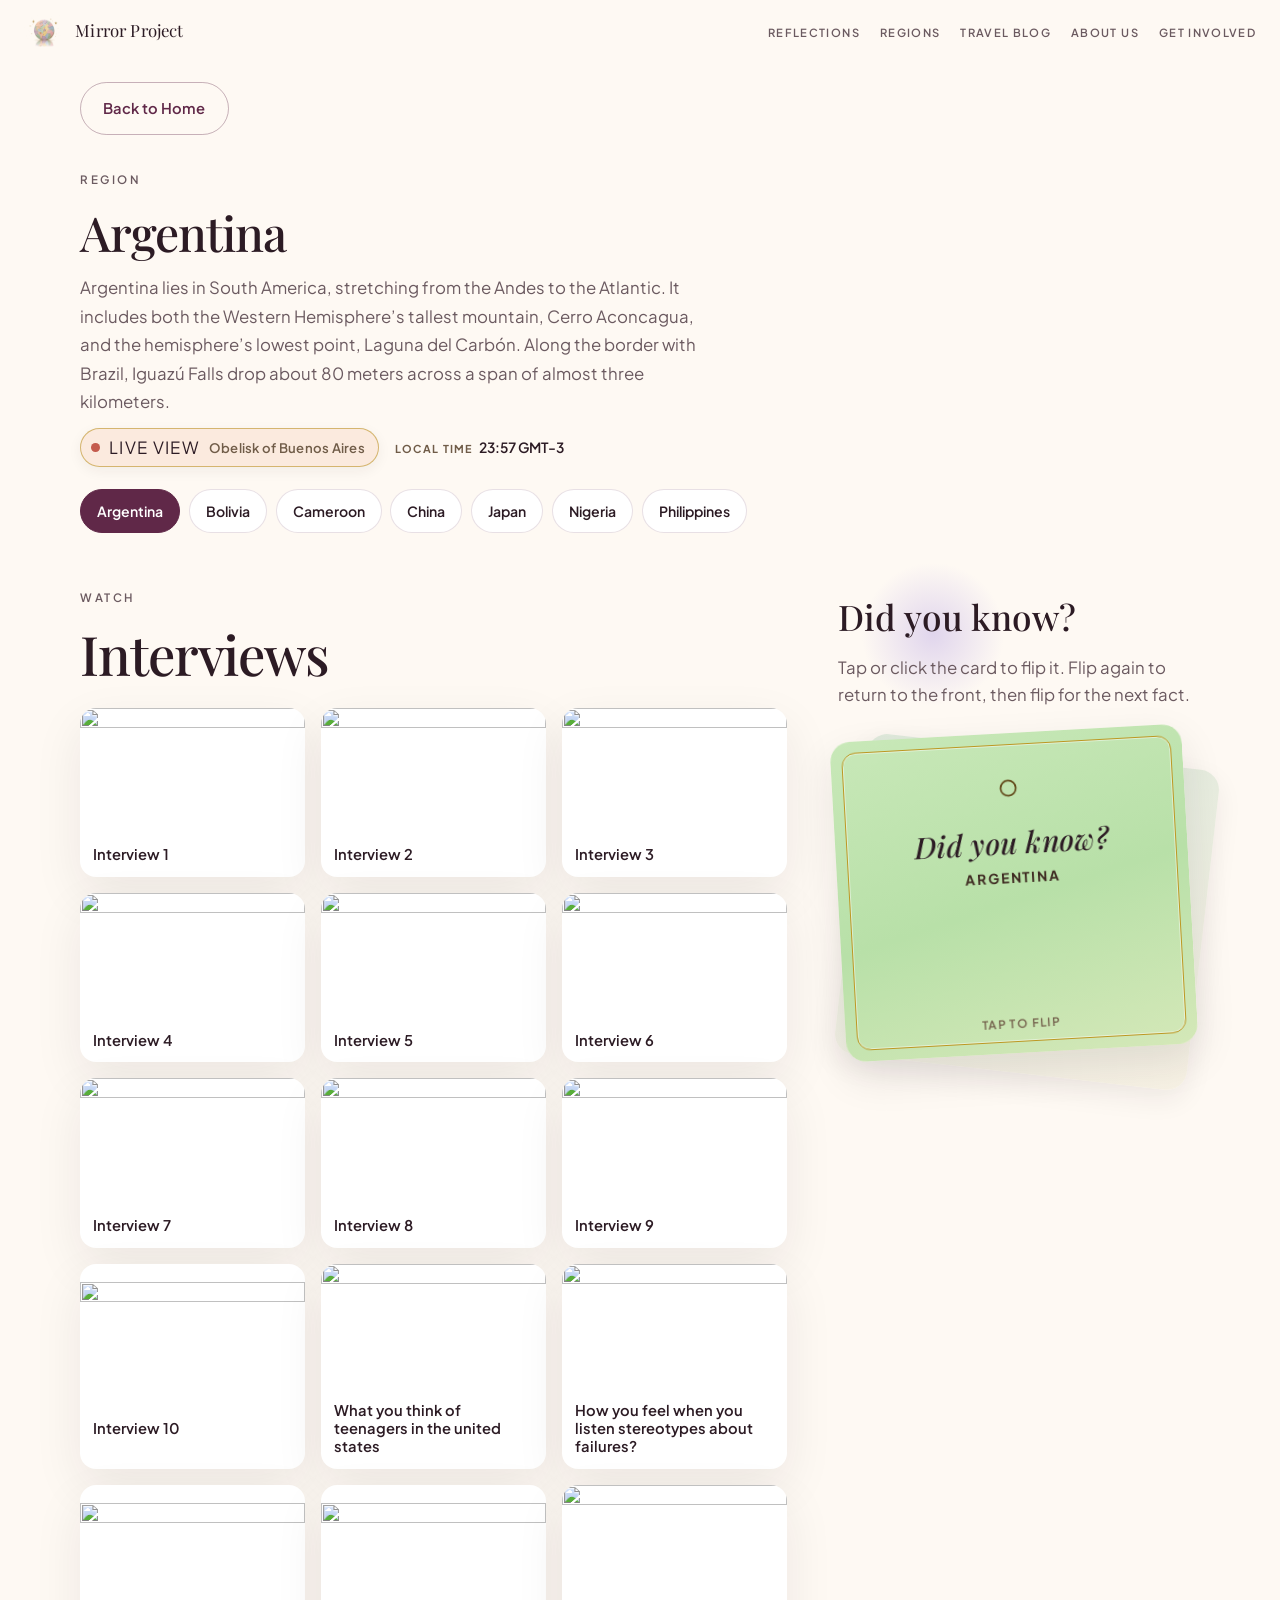
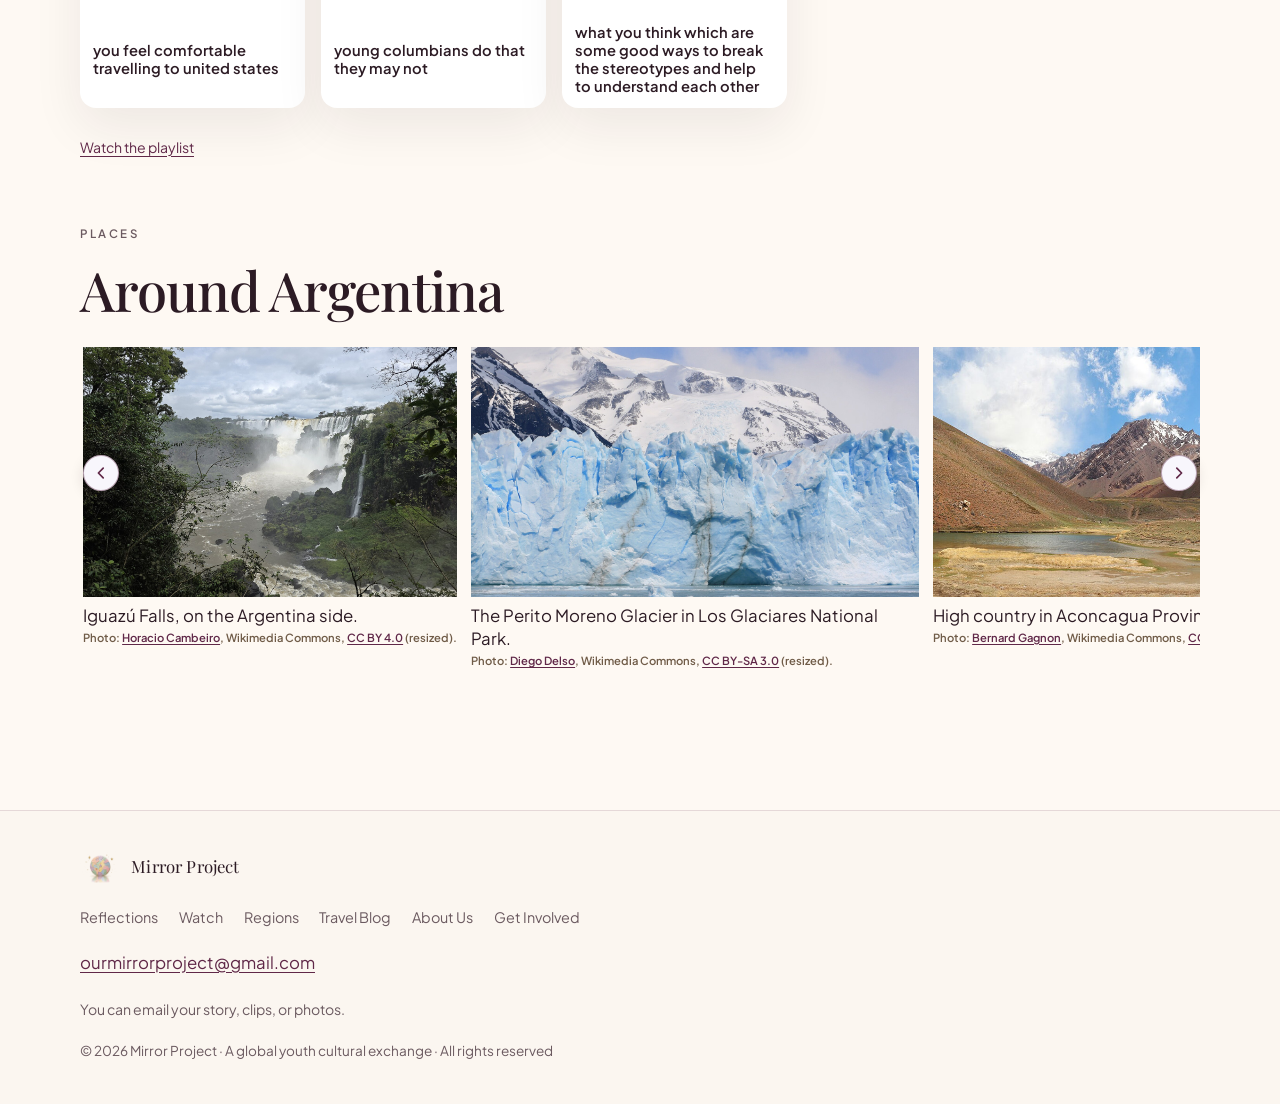
==== commit 443df7ad: "Add credited face-free galleries and say Mandarin (Standard Chinese) in China’s facts." ====
--- a/regions/argentina.html
+++ b/regions/argentina.html
@@ -11,7 +11,7 @@
   <link rel="preconnect" href="https://fonts.googleapis.com">
   <link rel="preconnect" href="https://fonts.gstatic.com" crossorigin>
   <link href="https://fonts.googleapis.com/css2?family=Playfair+Display:ital,wght@0,400;0,500;0,600;1,400;1,500&family=Playfair+Display+SC:wght@600;700&family=Plus+Jakarta+Sans:ital,wght@0,400;0,500;0,600;0,700;1,400&display=swap" rel="stylesheet">
-  <link rel="stylesheet" href="../styles.css?v=20261115v">
+  <link rel="stylesheet" href="../styles.css?v=20261115w">
 </head>
 <body class="region-page">
   <a class="skip-link" href="#main">Skip to content</a>
@@ -120,6 +120,6 @@
       <div class="yt-lightbox-frame"></div>
     </div>
   </div>
-  <script src="../script.js?v=20261115v"></script>
+  <script src="../script.js?v=20261115w"></script>
 </body>
 </html>
--- a/styles.css
+++ b/styles.css
@@ -2705,3 +2705,6 @@
   overflow-wrap: anywhere;
   max-width: min(40rem, 100%);
 }
+
+.region-places { margin: 0.4rem 0 1.8rem; }
+.region-places .region-gallery { margin-top: 0.6rem; }
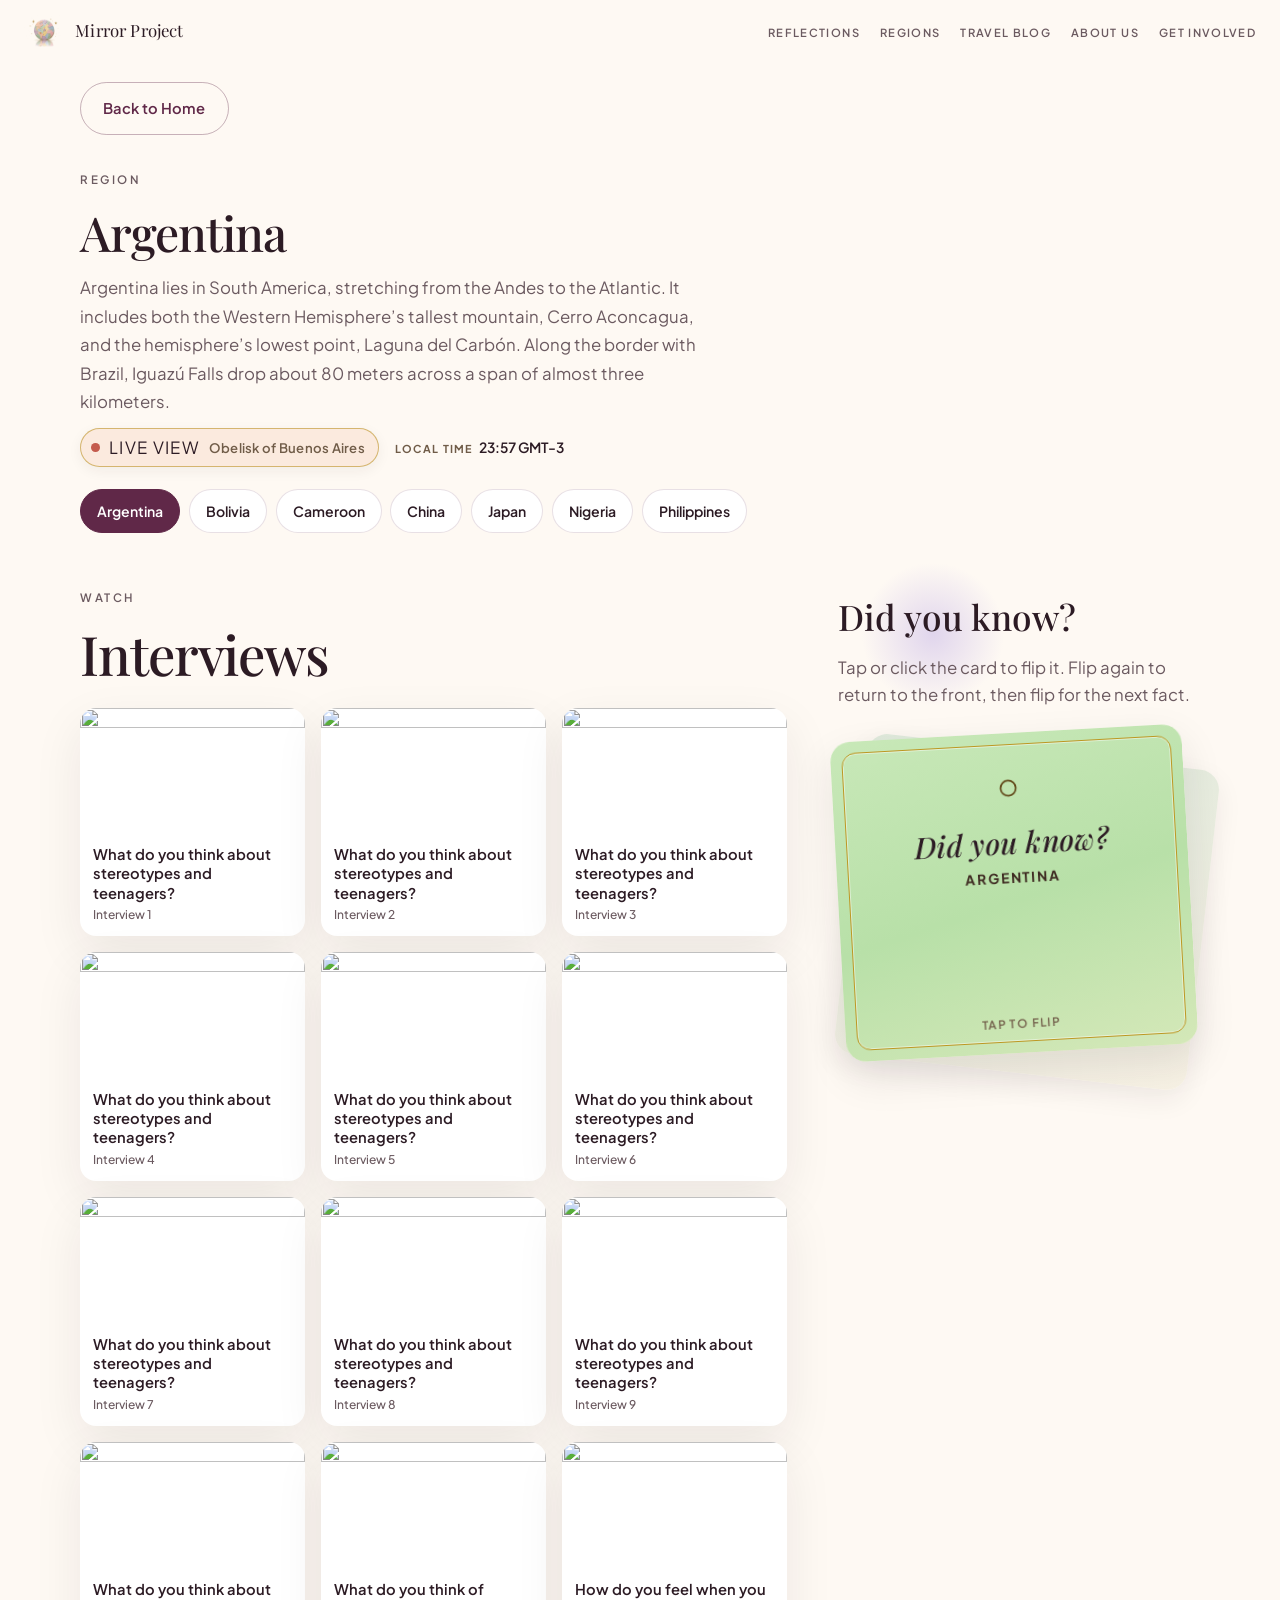
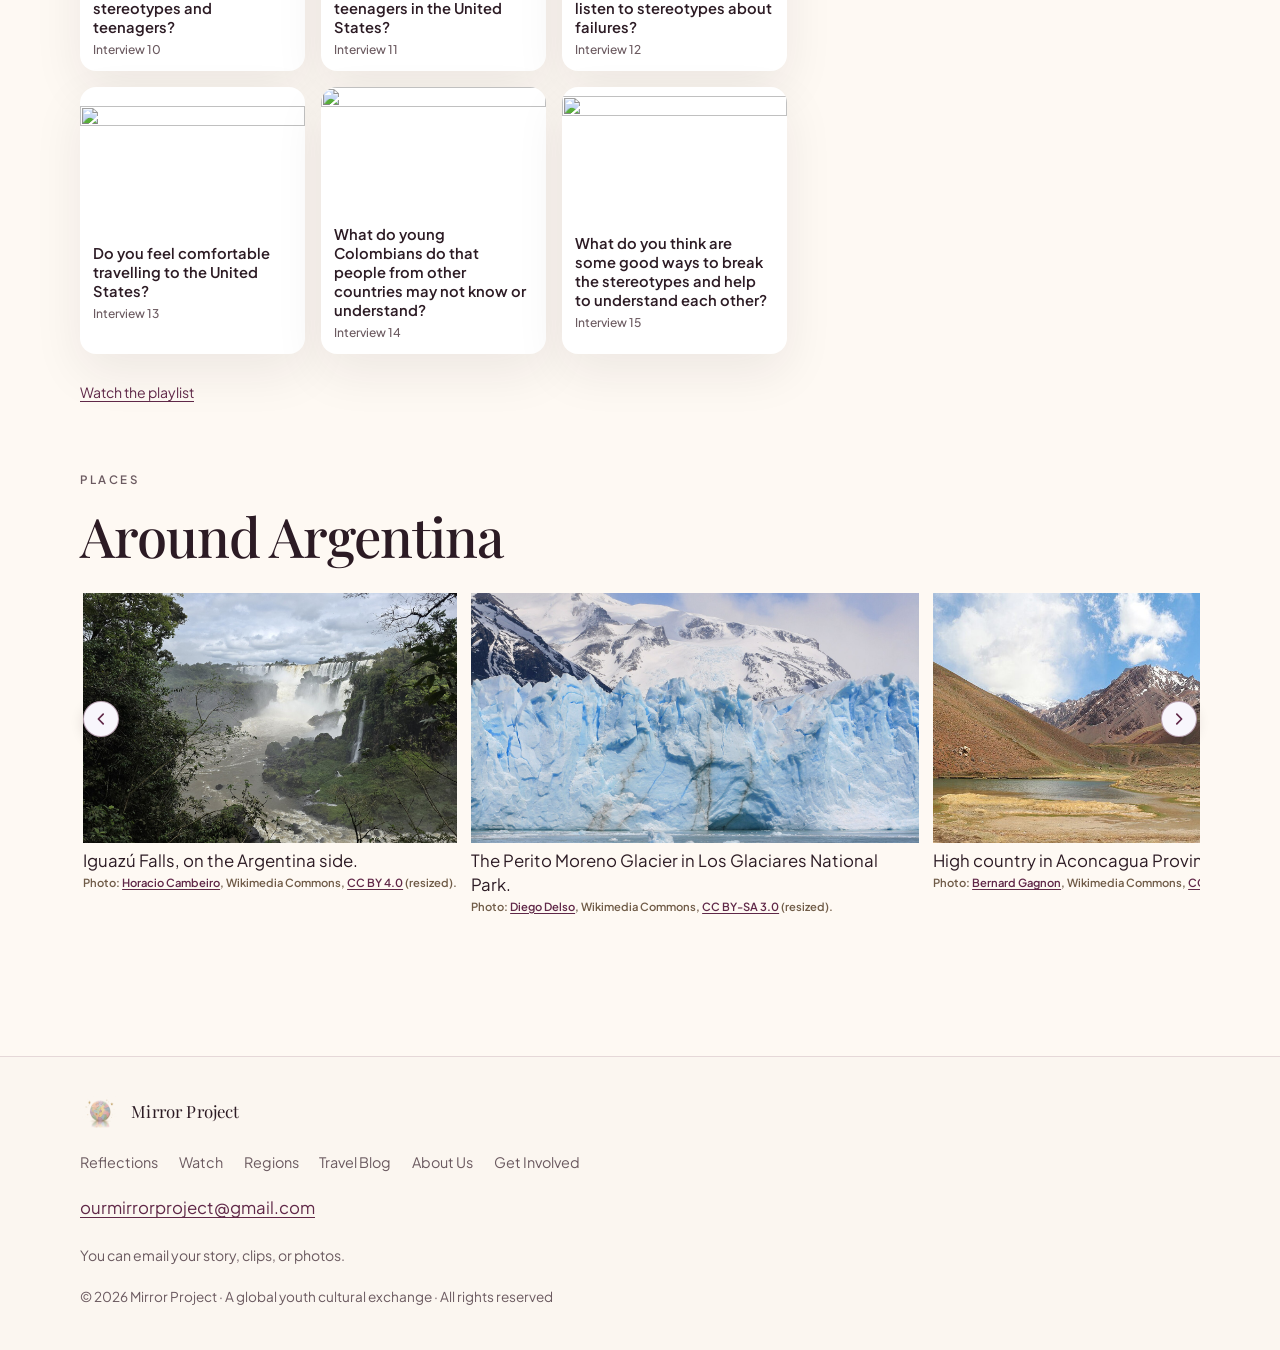
==== commit 09423900: "Standardize interview card labels: question title plus Interview N subtitle." ====
--- a/regions/argentina.html
+++ b/regions/argentina.html
@@ -11,7 +11,7 @@
   <link rel="preconnect" href="https://fonts.googleapis.com">
   <link rel="preconnect" href="https://fonts.gstatic.com" crossorigin>
   <link href="https://fonts.googleapis.com/css2?family=Playfair+Display:ital,wght@0,400;0,500;0,600;1,400;1,500&family=Playfair+Display+SC:wght@600;700&family=Plus+Jakarta+Sans:ital,wght@0,400;0,500;0,600;0,700;1,400&display=swap" rel="stylesheet">
-  <link rel="stylesheet" href="../styles.css?v=20261115w">
+  <link rel="stylesheet" href="../styles.css?v=20261115x">
 </head>
 <body class="region-page">
   <a class="skip-link" href="#main">Skip to content</a>
@@ -65,7 +65,7 @@
             <p class="region-videos-empty" hidden>Interview videos from Argentina will appear here when they are ready.</p>
           </header>
           <div id="region-videos" class="video-group" data-region="argentina"></div>
-          <script type="application/json" id="region-videos-data">{"regions":{"argentina":{"name":"Argentina","playlist":"PLohWU7C96ZbRcyKnbC1dNRsw0ja66OPhO","people":[{"clips":[{"id":"i1-QpF_iplw","title":"Interview 1"}]},{"clips":[{"id":"9uYx1DQcdJ0","title":"Interview 2"}]},{"clips":[{"id":"angf8erRNDk","title":"Interview 3"}]},{"clips":[{"id":"lAq8l8rQxWQ","title":"Interview 4"}]},{"clips":[{"id":"ZTrvgO4QEZg","title":"Interview 5"}]},{"clips":[{"id":"vhbGvCAFOh8","title":"Interview 6"}]},{"clips":[{"id":"3wAWRk3RXt0","title":"Interview 7"}]},{"clips":[{"id":"7Y1VIxDzvlU","title":"Interview 8"}]},{"clips":[{"id":"F4GE60heZK0","title":"Interview 9"}]},{"clips":[{"id":"Y_ShPihrfxg","title":"Interview 10"}]},{"clips":[{"id":"Yh4JXiddf8U","title":"What you think of teenagers in the united states"}]},{"clips":[{"id":"7ewKNBRoouw","title":"How you feel when you listen stereotypes about failures?"},{"id":"hKFpWzv6PmY","title":"you feel comfortable travelling to united states"}]},{"clips":[{"id":"RAYTklo4rsU","title":"young columbians do that they may not"}]},{"clips":[{"id":"W26A0soMmVM","title":"what you think which are some good ways to break the stereotypes and help to understand each other"}]}],"videos":[{"id":"Yh4JXiddf8U","title":"What you think of teenagers in the united states"},{"id":"7ewKNBRoouw","title":"How you feel when you listen stereotypes about failures?"},{"id":"hKFpWzv6PmY","title":"you feel comfortable travelling to united states"},{"id":"RAYTklo4rsU","title":"young columbians do that they may not"},{"id":"W26A0soMmVM","title":"what you think which are some good ways to break the stereotypes and help to understand each other"}]}}}</script>
+          <script type="application/json" id="region-videos-data">{"regions":{"argentina":{"name":"Argentina","playlist":"PLohWU7C96ZbRcyKnbC1dNRsw0ja66OPhO","people":[{"clips":[{"id":"i1-QpF_iplw","title":"What do you think about stereotypes and teenagers?"}]},{"clips":[{"id":"9uYx1DQcdJ0","title":"What do you think about stereotypes and teenagers?"}]},{"clips":[{"id":"angf8erRNDk","title":"What do you think about stereotypes and teenagers?"}]},{"clips":[{"id":"lAq8l8rQxWQ","title":"What do you think about stereotypes and teenagers?"}]},{"clips":[{"id":"ZTrvgO4QEZg","title":"What do you think about stereotypes and teenagers?"}]},{"clips":[{"id":"vhbGvCAFOh8","title":"What do you think about stereotypes and teenagers?"}]},{"clips":[{"id":"3wAWRk3RXt0","title":"What do you think about stereotypes and teenagers?"}]},{"clips":[{"id":"7Y1VIxDzvlU","title":"What do you think about stereotypes and teenagers?"}]},{"clips":[{"id":"F4GE60heZK0","title":"What do you think about stereotypes and teenagers?"}]},{"clips":[{"id":"Y_ShPihrfxg","title":"What do you think about stereotypes and teenagers?"}]},{"clips":[{"id":"Yh4JXiddf8U","title":"What do you think of teenagers in the United States?"}]},{"clips":[{"id":"7ewKNBRoouw","title":"How do you feel when you listen to stereotypes about failures?"},{"id":"hKFpWzv6PmY","title":"Do you feel comfortable travelling to the United States?"}]},{"clips":[{"id":"RAYTklo4rsU","title":"What do young Colombians do that people from other countries may not know or understand?"}]},{"clips":[{"id":"W26A0soMmVM","title":"What do you think are some good ways to break the stereotypes and help to understand each other?"}]}],"videos":[{"id":"Yh4JXiddf8U","title":"What do you think of teenagers in the United States?"},{"id":"7ewKNBRoouw","title":"How do you feel when you listen to stereotypes about failures?"},{"id":"hKFpWzv6PmY","title":"Do you feel comfortable travelling to the United States?"},{"id":"RAYTklo4rsU","title":"What do young Colombians do that people from other countries may not know or understand?"},{"id":"W26A0soMmVM","title":"What do you think are some good ways to break the stereotypes and help to understand each other?"}]}}}</script>
 
                   </div>
           <aside class="region-stage-aside">
@@ -120,6 +120,6 @@
       <div class="yt-lightbox-frame"></div>
     </div>
   </div>
-  <script src="../script.js?v=20261115w"></script>
+  <script src="../script.js?v=20261115x"></script>
 </body>
 </html>
--- a/styles.css
+++ b/styles.css
@@ -1260,7 +1260,29 @@
   color: inherit;
 }
 .video-thumb img { width: 100%; aspect-ratio: 16 / 9; object-fit: cover; display: block; }
-.video-thumb span { display: block; padding: 0.7rem 0.8rem 0.85rem; font-weight: 600; font-size: 0.92rem; }
+.video-thumb .video-copy,
+.local-interview .video-copy {
+  display: block;
+  padding: 0.7rem 0.8rem 0.85rem;
+}
+.video-thumb .video-title,
+.local-interview .video-title {
+  display: block;
+  font-weight: 600;
+  font-size: 0.92rem;
+  line-height: 1.3;
+  overflow-wrap: anywhere;
+  word-break: break-word;
+}
+.video-thumb .video-subtitle,
+.local-interview .video-subtitle {
+  display: block;
+  margin-top: 0.28rem;
+  font-weight: 500;
+  font-size: 0.75rem;
+  line-height: 1.3;
+  color: var(--muted);
+}
 .video-group .playlist-link { display: inline-block; margin-top: 0.5rem; font-size: 0.88rem; }
 
 /* Lightbox */
@@ -2037,10 +2059,12 @@
 .person-card .video-thumb {
   background: color-mix(in srgb, #fff 90%, var(--lavender));
 }
-.person-card .video-thumb span {
+.person-card .video-thumb .video-copy {
+  padding: 0.5rem 0.6rem 0.65rem;
+}
+.person-card .video-thumb .video-title {
   font-size: 0.82rem;
   font-weight: 600;
-  padding: 0.5rem 0.6rem 0.65rem;
 }
 
 /* ---- Decorative Did You Know cards (region pages only; travel culture cards stay as they are) ---- */
@@ -2565,6 +2589,10 @@
 .local-interview {
   margin: 0 0 1.25rem;
   max-width: min(280px, 70vw);
+  background: #fff;
+  border-radius: 16px;
+  overflow: hidden;
+  box-shadow: var(--shadow);
 }
 .local-interview-frame {
   width: min(280px, 70vw);
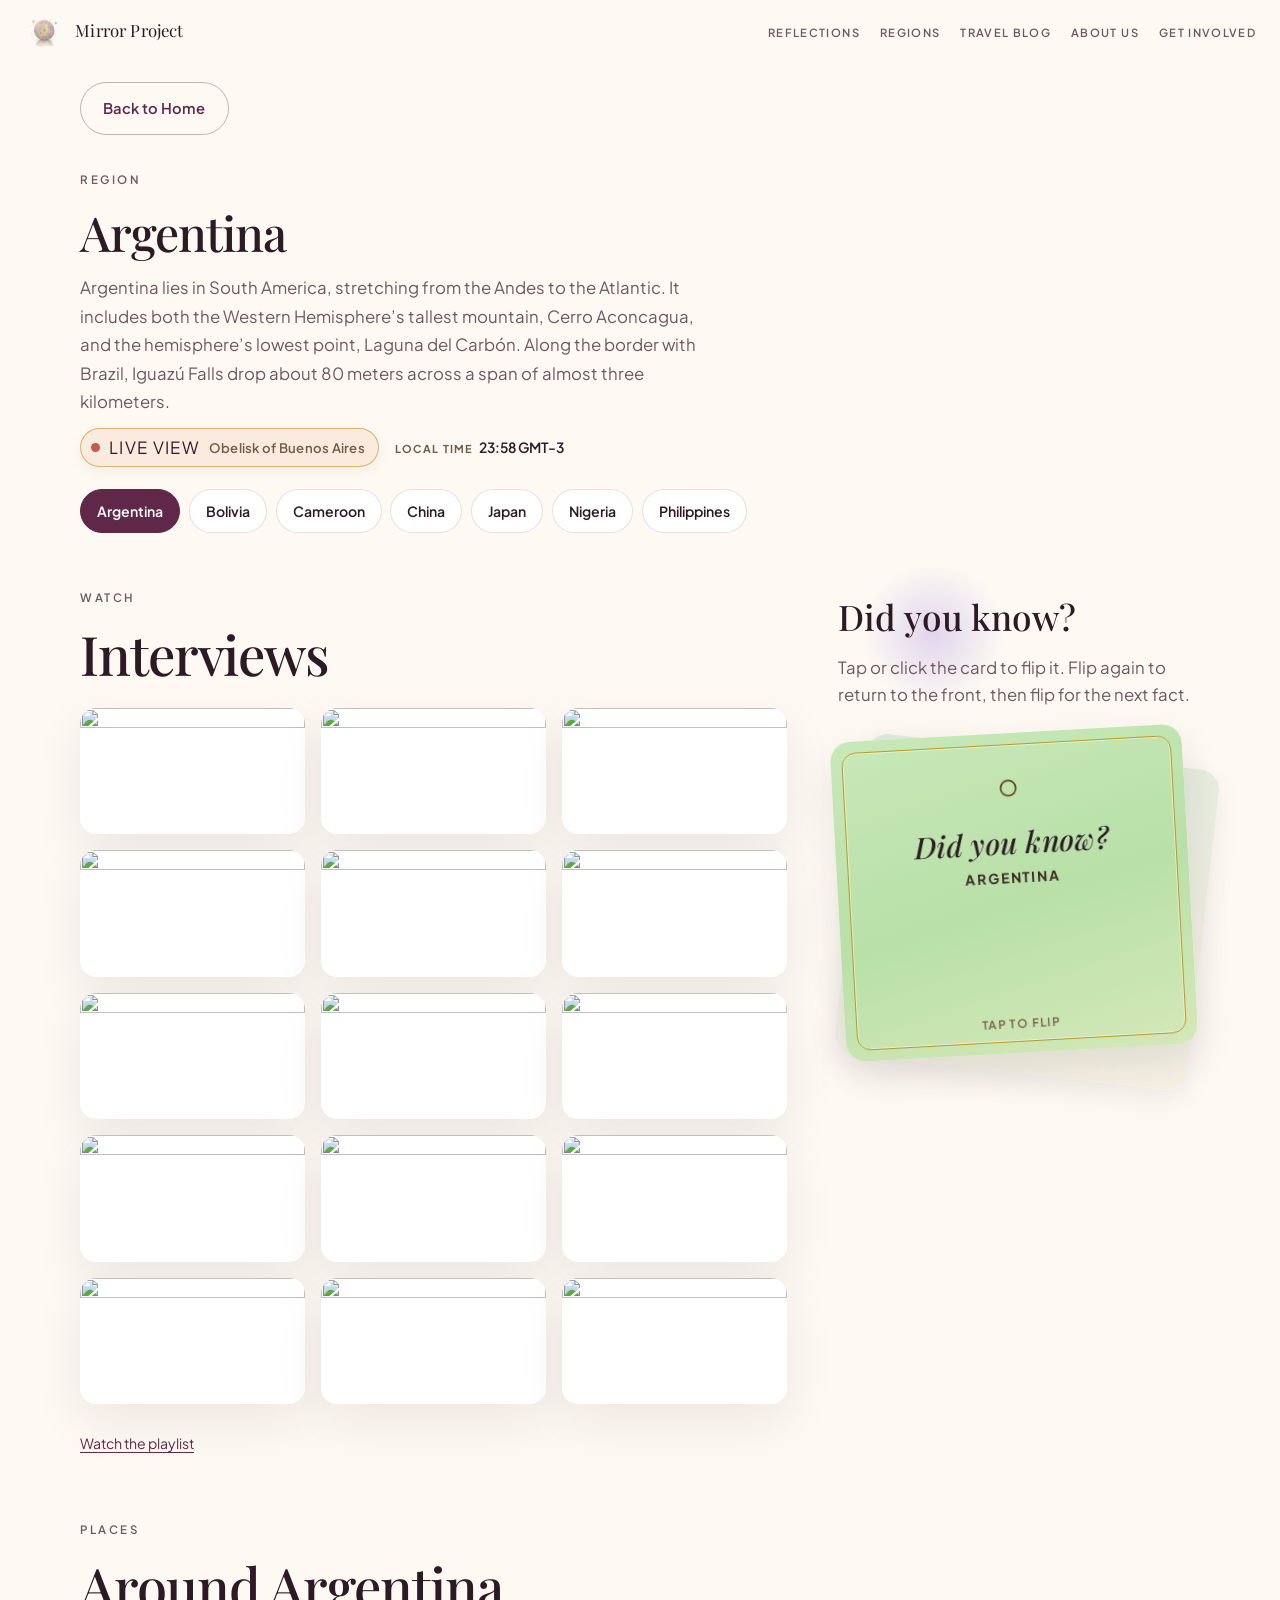
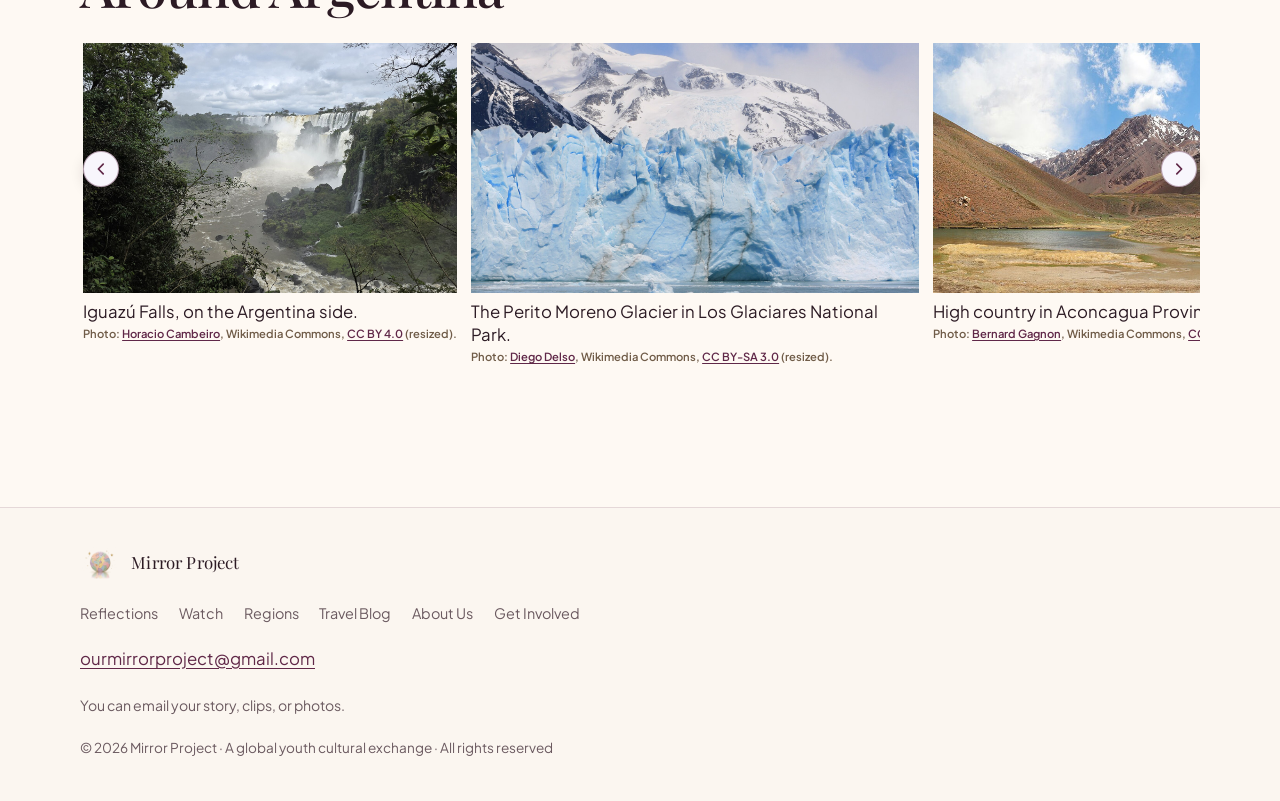
==== commit bea70490: "Remove visible interview captions and update the About Anya bio." ====
--- a/regions/argentina.html
+++ b/regions/argentina.html
@@ -11,7 +11,7 @@
   <link rel="preconnect" href="https://fonts.googleapis.com">
   <link rel="preconnect" href="https://fonts.gstatic.com" crossorigin>
   <link href="https://fonts.googleapis.com/css2?family=Playfair+Display:ital,wght@0,400;0,500;0,600;1,400;1,500&family=Playfair+Display+SC:wght@600;700&family=Plus+Jakarta+Sans:ital,wght@0,400;0,500;0,600;0,700;1,400&display=swap" rel="stylesheet">
-  <link rel="stylesheet" href="../styles.css?v=20261115x">
+  <link rel="stylesheet" href="../styles.css?v=20261115y">
 </head>
 <body class="region-page">
   <a class="skip-link" href="#main">Skip to content</a>
@@ -120,6 +120,6 @@
       <div class="yt-lightbox-frame"></div>
     </div>
   </div>
-  <script src="../script.js?v=20261115x"></script>
+  <script src="../script.js?v=20261115y"></script>
 </body>
 </html>
--- a/styles.css
+++ b/styles.css
@@ -1260,29 +1260,6 @@
   color: inherit;
 }
 .video-thumb img { width: 100%; aspect-ratio: 16 / 9; object-fit: cover; display: block; }
-.video-thumb .video-copy,
-.local-interview .video-copy {
-  display: block;
-  padding: 0.7rem 0.8rem 0.85rem;
-}
-.video-thumb .video-title,
-.local-interview .video-title {
-  display: block;
-  font-weight: 600;
-  font-size: 0.92rem;
-  line-height: 1.3;
-  overflow-wrap: anywhere;
-  word-break: break-word;
-}
-.video-thumb .video-subtitle,
-.local-interview .video-subtitle {
-  display: block;
-  margin-top: 0.28rem;
-  font-weight: 500;
-  font-size: 0.75rem;
-  line-height: 1.3;
-  color: var(--muted);
-}
 .video-group .playlist-link { display: inline-block; margin-top: 0.5rem; font-size: 0.88rem; }
 
 /* Lightbox */
@@ -2059,13 +2036,6 @@
 .person-card .video-thumb {
   background: color-mix(in srgb, #fff 90%, var(--lavender));
 }
-.person-card .video-thumb .video-copy {
-  padding: 0.5rem 0.6rem 0.65rem;
-}
-.person-card .video-thumb .video-title {
-  font-size: 0.82rem;
-  font-weight: 600;
-}
 
 /* ---- Decorative Did You Know cards (region pages only; travel culture cards stay as they are) ---- */
 .region-didyouknow .fact-card {
@@ -2589,10 +2559,6 @@
 .local-interview {
   margin: 0 0 1.25rem;
   max-width: min(280px, 70vw);
-  background: #fff;
-  border-radius: 16px;
-  overflow: hidden;
-  box-shadow: var(--shadow);
 }
 .local-interview-frame {
   width: min(280px, 70vw);
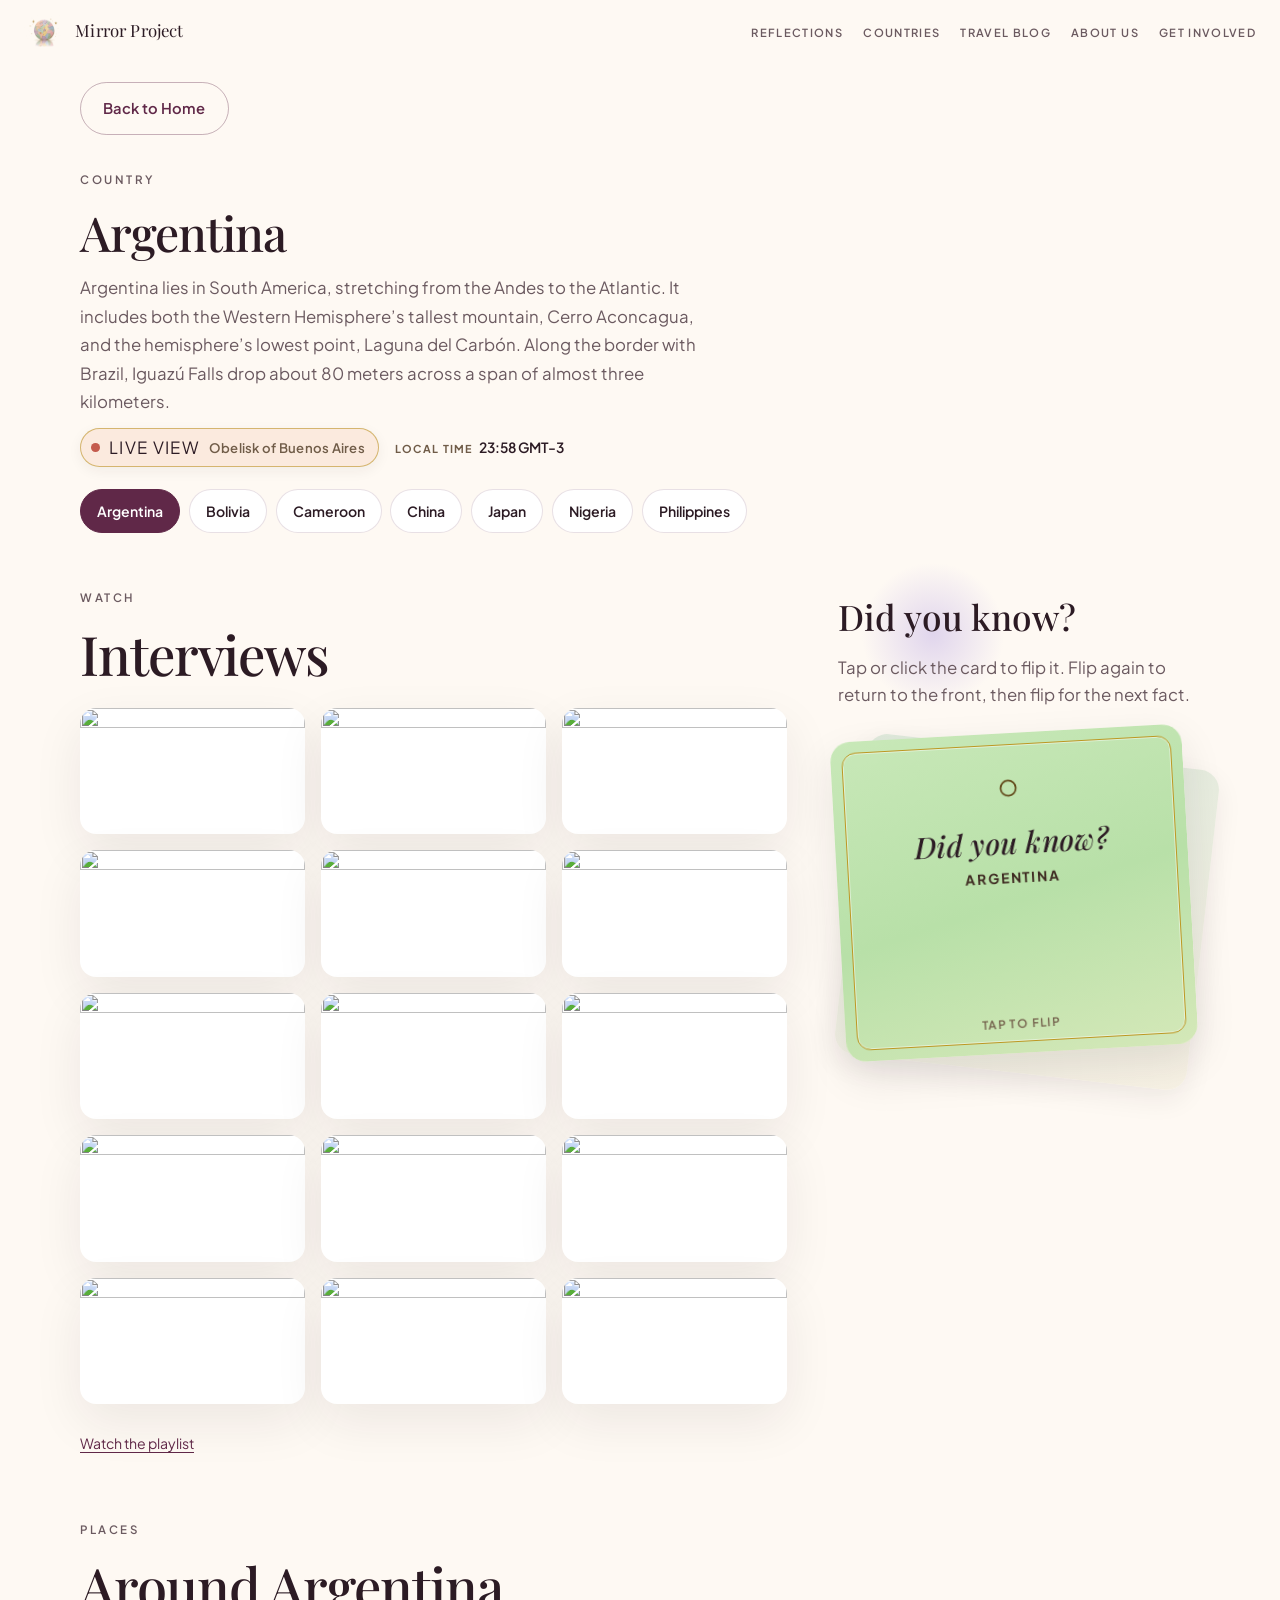
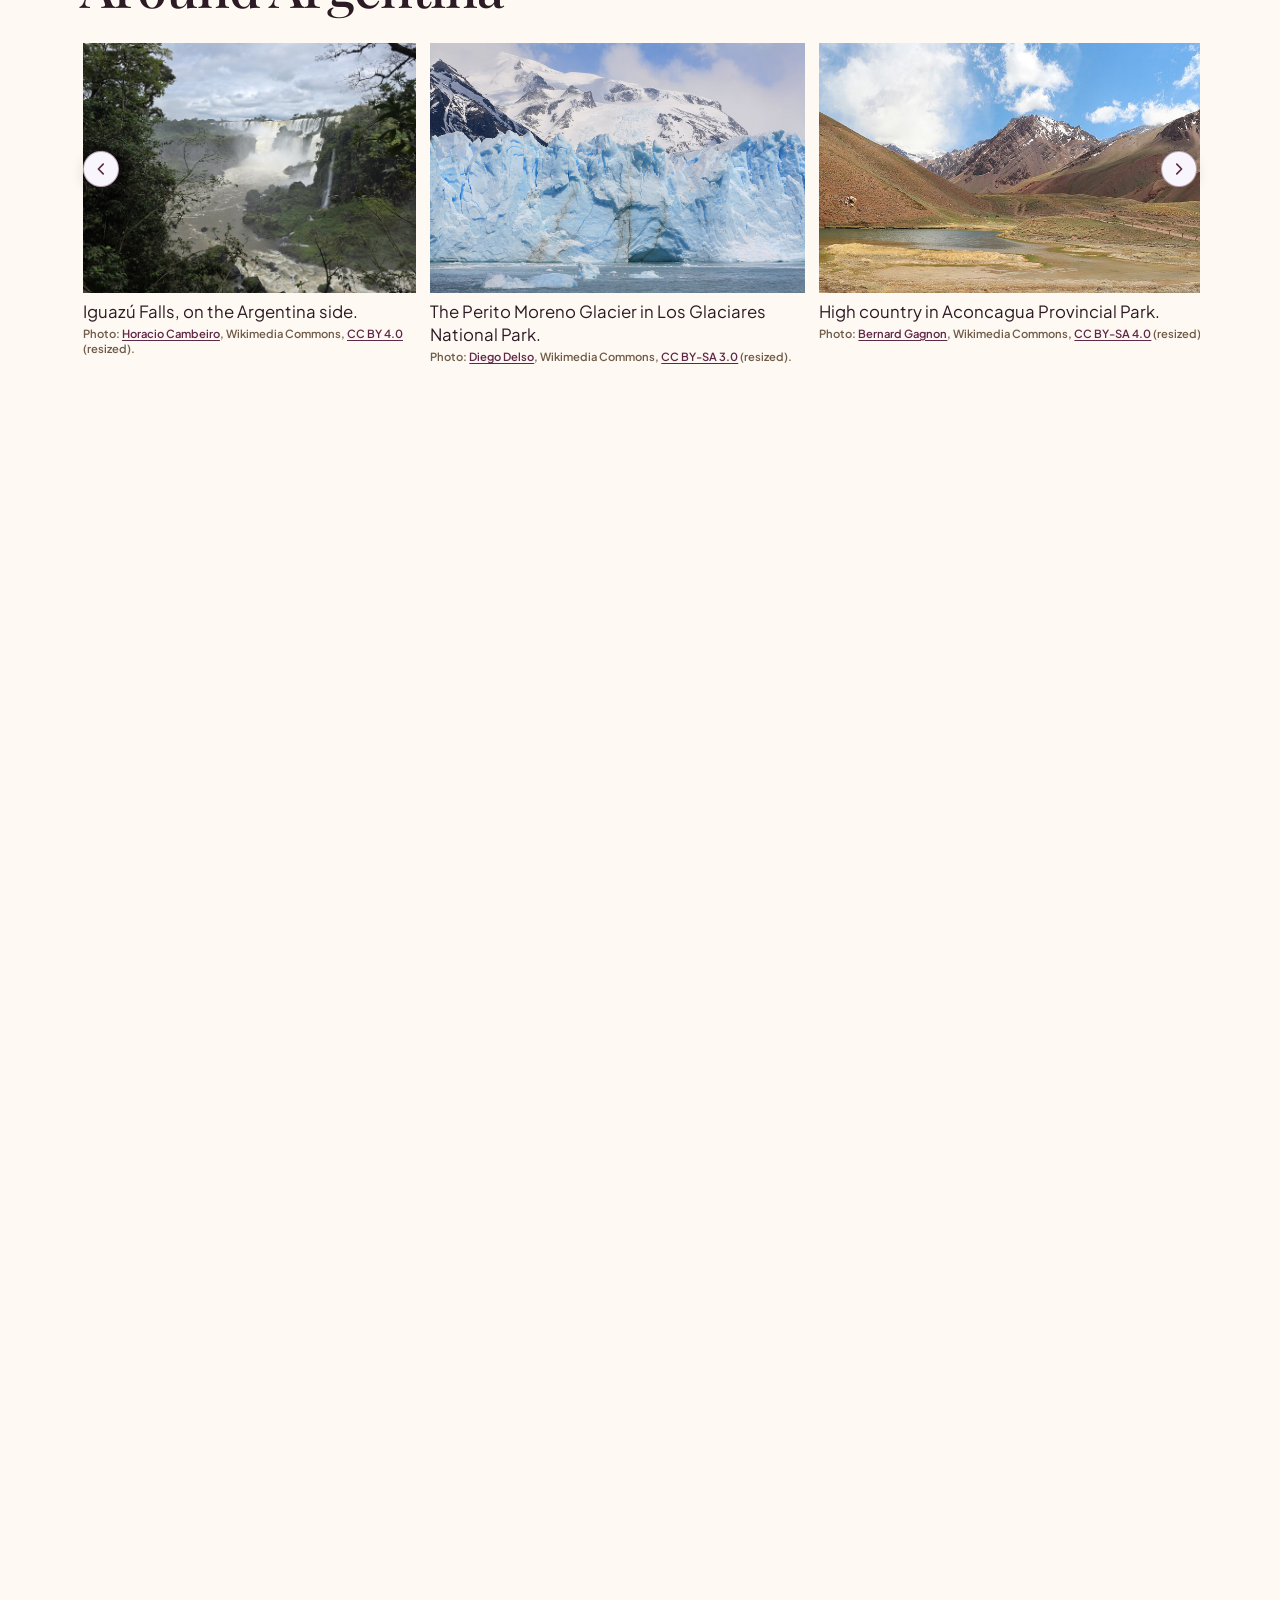
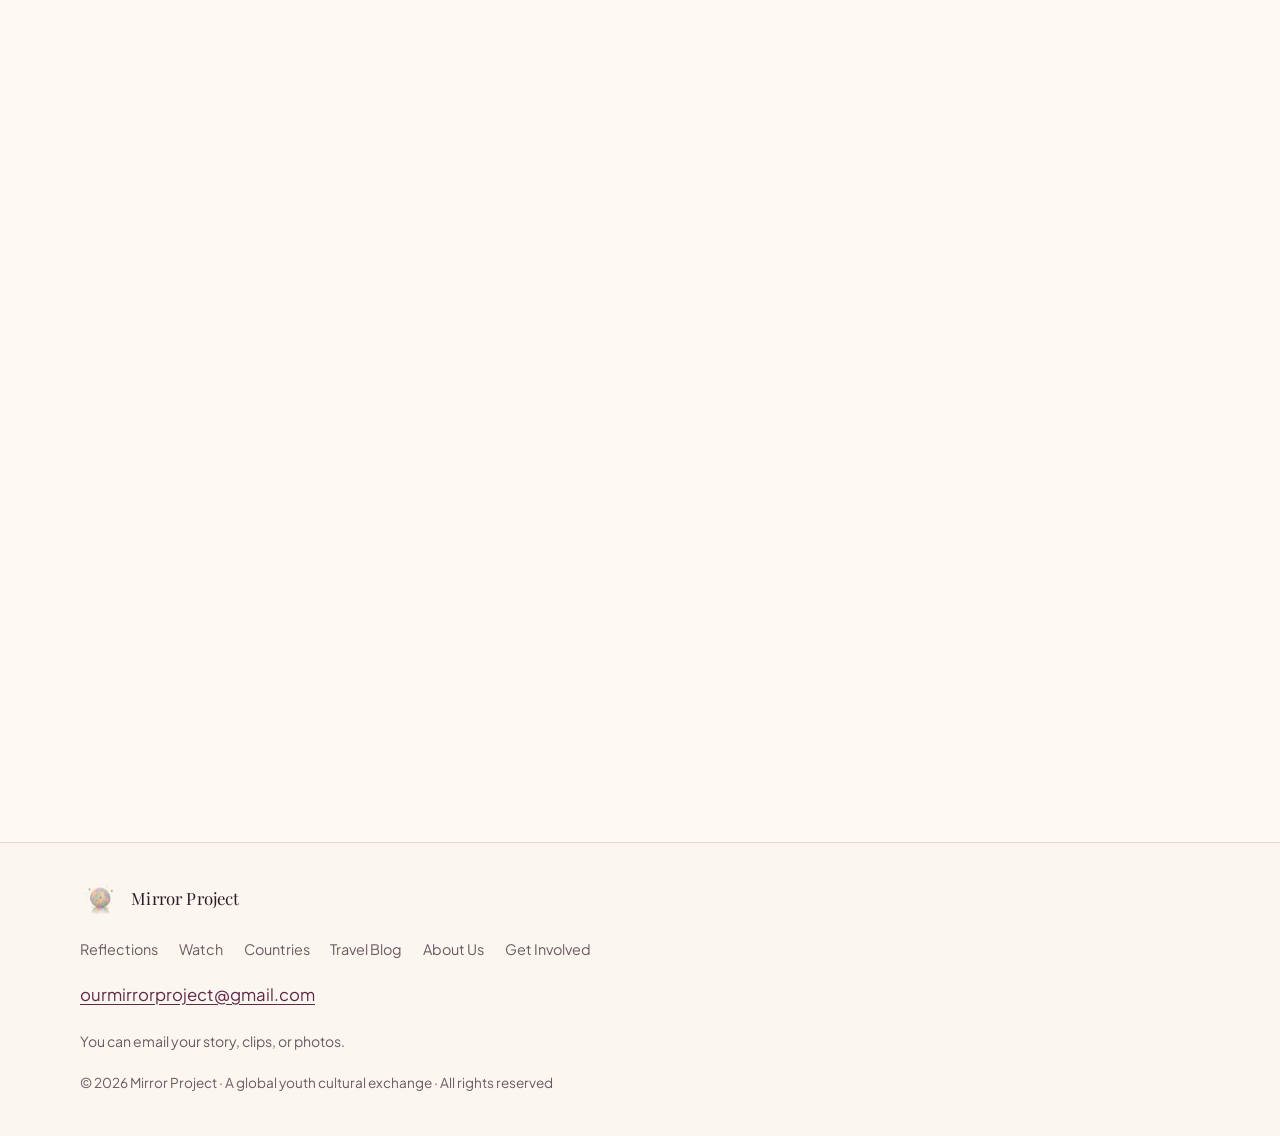
==== commit 5c818e33: "Say countries instead of regions for the seven interview places." ====
--- a/regions/argentina.html
+++ b/regions/argentina.html
@@ -4,14 +4,14 @@
   <meta charset="UTF-8">
   <meta name="viewport" content="width=device-width, initial-scale=1">
   <title>Argentina — Mirror Project</title>
-  <meta name="description" content="Interviews, photos, and facts from Argentina, one of Mirror Project’s 7 regions.">
+  <meta name="description" content="Interviews, photos, and facts from Argentina, one of Mirror Project’s 7 countries.">
   <link rel="canonical" href="https://ourmirrorproject.com/regions/argentina.html">
   <link rel="icon" href="../favicon.png" type="image/png">
   <link rel="apple-touch-icon" href="../assets/apple-touch-icon.png">
   <link rel="preconnect" href="https://fonts.googleapis.com">
   <link rel="preconnect" href="https://fonts.gstatic.com" crossorigin>
   <link href="https://fonts.googleapis.com/css2?family=Playfair+Display:ital,wght@0,400;0,500;0,600;1,400;1,500&family=Playfair+Display+SC:wght@600;700&family=Plus+Jakarta+Sans:ital,wght@0,400;0,500;0,600;0,700;1,400&display=swap" rel="stylesheet">
-  <link rel="stylesheet" href="../styles.css?v=20261115y">
+  <link rel="stylesheet" href="../styles.css?v=20261121a">
 </head>
 <body class="region-page">
   <a class="skip-link" href="#main">Skip to content</a>
@@ -26,7 +26,7 @@
     <nav class="site-nav" id="site-nav" aria-label="Primary">
       <ul>
         <li><a href="../index.html#reflections">Reflections</a></li>
-        <li><a href="../index.html#regions">Regions</a></li>
+        <li><a href="../index.html#regions">Countries</a></li>
         <li><a href="../index.html#travel-blog">Travel Blog</a></li>
         <li><a href="../index.html#about">About Us</a></li>
         <li><a href="mailto:ourmirrorproject@gmail.com?subject=Getting%20involved%20with%20Mirror%20Project">Get Involved</a></li>
@@ -42,11 +42,11 @@
     <section class="section region-section" id="region">
       <div class="wrap">
         <header class="section-head">
-          <p class="eyebrow">Region</p>
+          <p class="eyebrow">Country</p>
           <h1>Argentina</h1>
           <p class="region-blurb">Argentina lies in South America, stretching from the Andes to the Atlantic. It includes both the Western Hemisphere’s tallest mountain, Cerro Aconcagua, and the hemisphere’s lowest point, Laguna del Carbón. Along the border with Brazil, Iguazú Falls drop about 80 meters across a span of almost three kilometers.</p>
         </header>
-        <nav class="place-chips region-chips" aria-label="Other regions">
+        <nav class="place-chips region-chips" aria-label="Other countries">
           <a class="place-chip is-active" href="argentina.html">Argentina</a>
           <a class="place-chip" href="bolivia.html">Bolivia</a>
           <a class="place-chip" href="cameroon.html">Cameroon</a>
@@ -103,7 +103,7 @@
       <nav aria-label="Footer">
         <a href="../index.html#reflections">Reflections</a>
         <a href="../index.html#reflections">Watch</a>
-        <a href="../index.html#regions">Regions</a>
+        <a href="../index.html#regions">Countries</a>
         <a href="../index.html#travel-blog">Travel Blog</a>
         <a href="../index.html#about">About Us</a>
         <a href="mailto:ourmirrorproject@gmail.com?subject=Getting%20involved%20with%20Mirror%20Project">Get Involved</a>
@@ -120,6 +120,6 @@
       <div class="yt-lightbox-frame"></div>
     </div>
   </div>
-  <script src="../script.js?v=20261115y"></script>
+  <script src="../script.js?v=20261121b"></script>
 </body>
 </html>
--- a/styles.css
+++ b/styles.css
@@ -1831,7 +1831,7 @@
       transparent 28%),
     radial-gradient(ellipse 70% 50% at 12% 8%, color-mix(in srgb, var(--lavender) 12%, transparent), transparent 60%);
 }
-/* Two laurels sit left and right of the REFLECTIONS title, on the still only — off Anya and the seats */
+/* Three laurels sit in a row above the REFLECTIONS title, on the still only — off Anya and the seats */
 .official-overlay-right {
   display: grid;
   grid-template-columns: 1.05fr 1.15fr 0.9fr;
@@ -1843,7 +1843,7 @@
 }
 .official-overlay-right .official-laurels {
   display: grid;
-  grid-template-columns: minmax(0, 1fr) 36% minmax(0, 1fr);
+  grid-template-columns: repeat(3, minmax(0, 1fr));
   grid-column: 2 / 4;
   grid-row: 1;
   align-self: start;
@@ -1851,29 +1851,22 @@
   align-items: center;
   width: 100%;
   max-width: none;
-  gap: 0.4rem;
+  gap: 0.2rem;
   margin: 0;
-  padding: 0 0.7rem;
+  padding: 0 0.45rem;
   box-sizing: border-box;
-  /* Title is now centered in the still crop; sit the wreaths on that midline */
-  margin-top: calc(var(--official-row-still) * var(--reflections-title-y));
+  /* Sit the row in the upper half so REFLECTIONS stays clear at mid-still */
+  margin-top: calc(var(--official-row-still) * 0.22);
   transform: translateY(-50%);
 }
 .official-overlay-right .festival-laurel-badge {
-  width: min(220px, 100%);
-  max-width: 220px;
+  width: min(186px, 100%);
+  max-width: 186px;
   height: auto;
   margin: 0;
+  justify-self: center;
   filter: drop-shadow(0 2px 8px rgba(16, 8, 12, 0.5));
   overflow: visible;
-}
-.official-overlay-right .festival-laurel-badge:first-child {
-  grid-column: 1;
-  justify-self: end;
-}
-.official-overlay-right .festival-laurel-badge:last-child {
-  grid-column: 3;
-  justify-self: start;
 }
 @media (max-width: 900px) {
   .official-overlay-right {
@@ -1883,14 +1876,14 @@
   .official-overlay-right .official-laurels {
     grid-column: 1;
     grid-row: 2;
-    grid-template-columns: minmax(0, 1fr) 40% minmax(0, 1fr);
-    margin-top: calc(var(--official-row-still) * var(--reflections-title-y));
-    padding: 0 0.8rem;
-    gap: 0.35rem;
+    grid-template-columns: repeat(3, minmax(0, 1fr));
+    margin-top: calc(var(--official-row-still) * 0.22);
+    padding: 0 0.5rem;
+    gap: 0.2rem;
   }
   .official-overlay-right .festival-laurel-badge {
-    width: min(200px, 100%);
-    max-width: 200px;
+    width: min(150px, 100%);
+    max-width: 150px;
   }
 }
 @media (max-width: 700px) {
@@ -1899,13 +1892,13 @@
     grid-template-rows: var(--official-r-anya) var(--official-row-still) var(--official-row-seats);
   }
   .official-overlay-right .official-laurels {
-    margin-top: calc(var(--official-row-still) * var(--reflections-title-y));
-    padding: 0 0.5rem;
-    gap: 0.28rem;
+    margin-top: calc(var(--official-row-still) * 0.22);
+    padding: 0 0.35rem;
+    gap: 0.15rem;
   }
   .official-overlay-right .festival-laurel-badge {
-    width: min(168px, 100%);
-    max-width: 168px;
+    width: min(128px, 100%);
+    max-width: 128px;
   }
 }
 @media (max-width: 520px) {
@@ -1915,24 +1908,16 @@
     --official-row-seats: 100px;
   }
   .official-overlay-right .official-laurels {
-    grid-template-columns: 1fr 1fr;
-    margin-top: 0.3rem;
+    grid-template-columns: repeat(3, minmax(0, 1fr));
+    margin-top: 0.25rem;
     transform: none;
     align-items: start;
-    padding: 0.2rem 0.4rem 0;
-    gap: 0.3rem;
+    padding: 0.15rem 0.25rem 0;
+    gap: 0.12rem;
   }
   .official-overlay-right .festival-laurel-badge {
-    width: min(120px, 100%);
-    max-width: 120px;
-  }
-  .official-overlay-right .festival-laurel-badge:first-child {
-    grid-column: 1;
-    justify-self: end;
-  }
-  .official-overlay-right .festival-laurel-badge:last-child {
-    grid-column: 2;
-    justify-self: start;
+    width: min(110px, 100%);
+    max-width: 110px;
   }
 }
 
@@ -2249,6 +2234,47 @@
 .culture-collage .culture-card:nth-child(2) { transform: rotate(3.2deg); margin-top: -1.8rem; margin-left: 1.4rem; z-index: 2; }
 .culture-collage .culture-card:nth-child(3) { transform: rotate(-2.2deg); margin-top: -1.6rem; margin-left: 0.3rem; z-index: 4; }
 .culture-collage .culture-card:hover { z-index: 5; }
+
+.culture-rotator-wrap {
+  position: relative;
+  z-index: 1;
+  max-width: 22rem;
+}
+.culture-rotator-wrap::before {
+  content: "";
+  position: absolute;
+  inset: 1.15rem -0.85rem -1.25rem 0.7rem;
+  border-radius: 20px;
+  background:
+    linear-gradient(160deg, color-mix(in srgb, var(--cream) 70%, var(--lavender)), var(--cream));
+  box-shadow: 0 10px 28px rgba(44, 27, 36, 0.07);
+  transform: rotate(6.5deg);
+  z-index: 0;
+  pointer-events: none;
+}
+.culture-rotator {
+  position: relative;
+  z-index: 1;
+  max-width: 22rem;
+  margin: 0;
+  transform: rotate(-3.2deg);
+  transition: transform 0.28s ease;
+}
+.culture-rotator:hover { transform: rotate(-1deg) translateY(-4px); }
+.culture-rotator .fact-flip { min-height: 13.2rem; }
+.culture-rotator .fact-back-head {
+  display: flex;
+  align-items: baseline;
+  justify-content: space-between;
+  gap: 0.6rem;
+  margin-bottom: 0.35rem;
+}
+.culture-rotator .fact-index {
+  font-size: 0.72rem;
+  font-weight: 600;
+  color: var(--muted);
+  white-space: nowrap;
+}
 
 @media (max-width: 900px) {
   .region-stage,
@@ -2267,11 +2293,14 @@
   .region-fact-grid::before { display: none; }
   .region-didyouknow .fact-card,
   .region-didyouknow .fact-card:hover,
-  .culture-collage .culture-card {
+  .culture-collage .culture-card,
+  .culture-rotator,
+  .culture-rotator:hover {
     transform: none;
     margin: 0 auto;
   }
   .culture-collage { gap: 1rem; }
+  .culture-rotator-wrap { margin-inline: auto; width: 100%; }
   .region-stage-aside,
   .travel-stage-aside { padding: 0; }
 }
@@ -2279,7 +2308,9 @@
 @media (prefers-reduced-motion: reduce) {
   .region-didyouknow .fact-card,
   .region-didyouknow .fact-card:hover,
-  .culture-collage .culture-card { transform: none; margin-left: 0; margin-top: 0; }
+  .culture-collage .culture-card,
+  .culture-rotator,
+  .culture-rotator:hover { transform: none; margin-left: 0; margin-top: 0; }
 }
 
 
@@ -2374,8 +2405,11 @@
 .japan-gallery.carousel-track figcaption,
 .region-gallery.carousel-track figcaption,
 .bts-journey.carousel-track figcaption {
-  width: auto;
+  /* Don't let the caption's unwrapped text widen the card past the media. */
+  width: 0;
+  min-width: 100%;
   max-width: 100%;
+  contain: inline-size;
   align-self: stretch;
   box-sizing: border-box;
   margin: 0.4rem 0 0;
@@ -2630,6 +2664,7 @@
 .carousel-track,
 .culture-grid,
 .culture-collage,
+.culture-rotator-wrap,
 .region-fact-grid {
   min-width: 0;
   max-width: 100%;
@@ -2669,6 +2704,9 @@
   .culture-collage .culture-card,
   .culture-collage .culture-card:nth-child(n),
   .culture-collage .culture-card:hover,
+  .culture-rotator,
+  .culture-rotator:hover,
+  .culture-rotator-wrap,
   .culture-card .fact-flip {
     width: 100%;
     max-width: 22rem;
